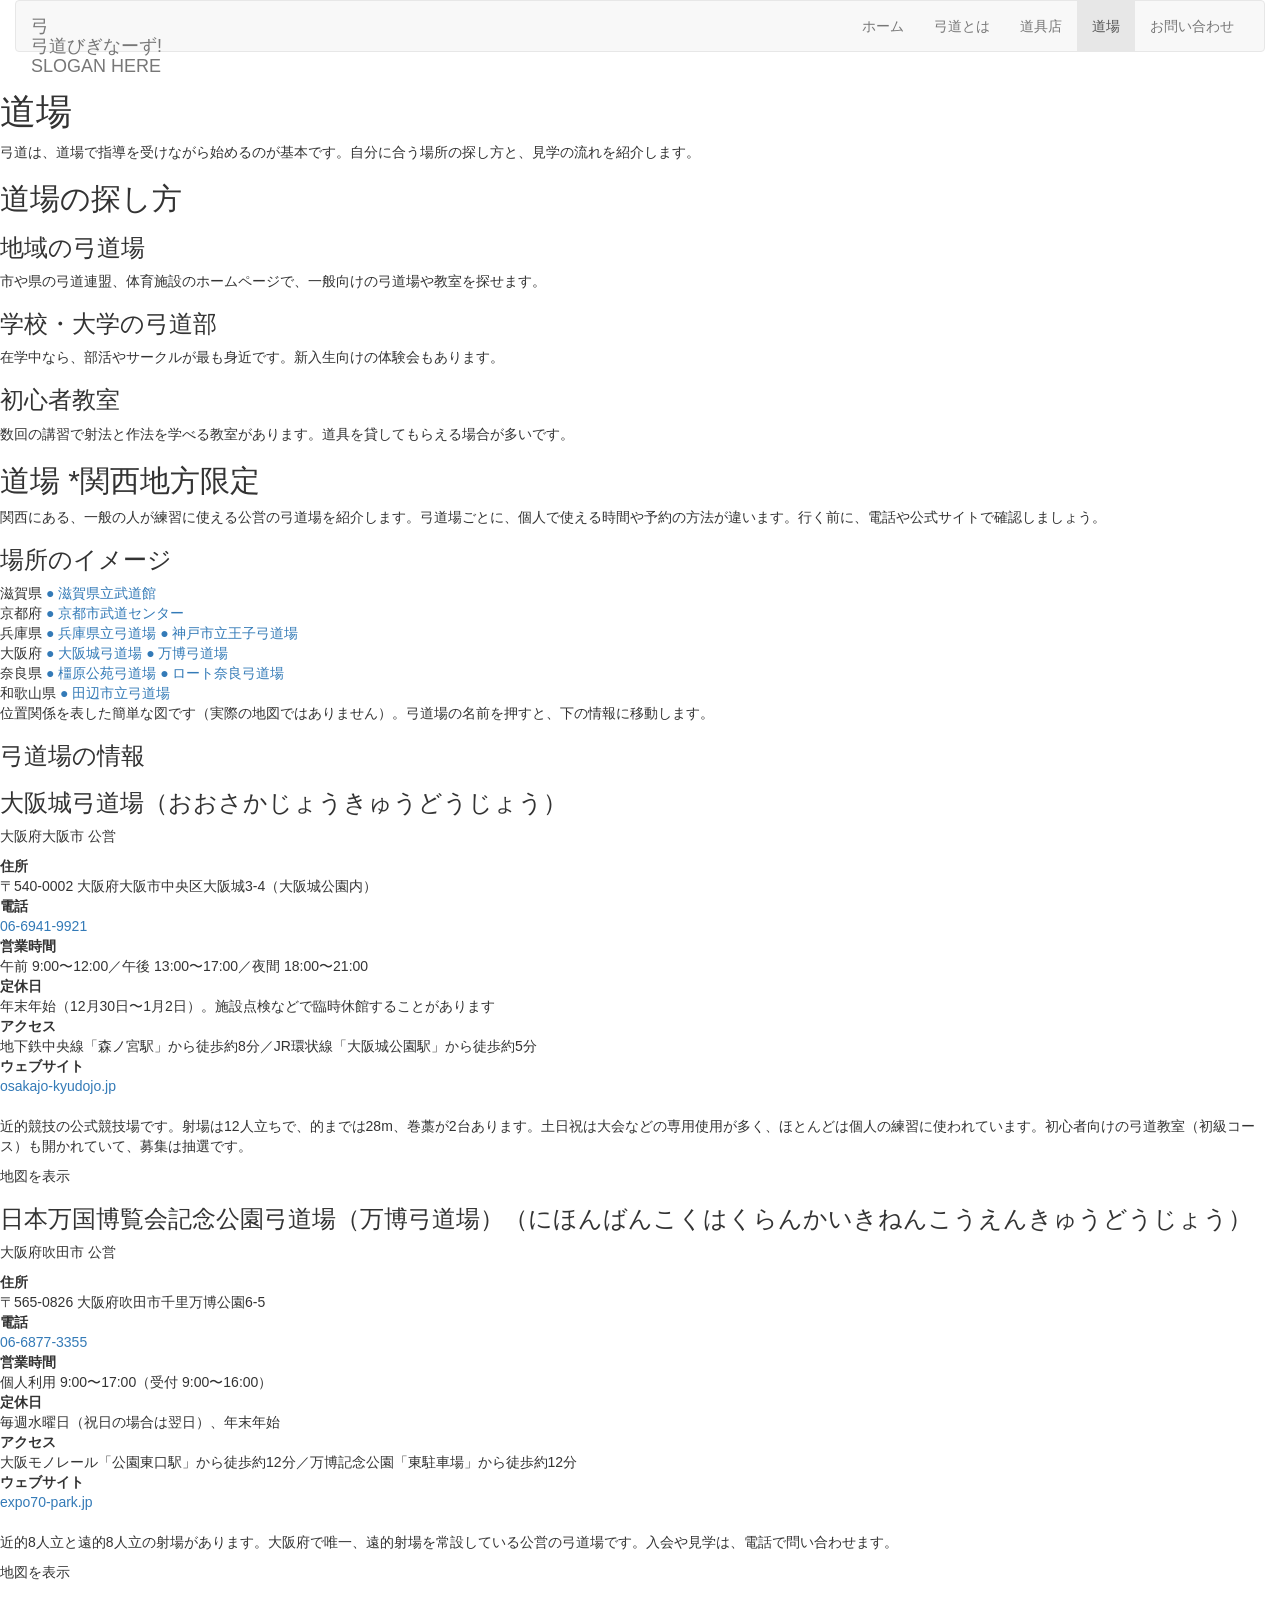
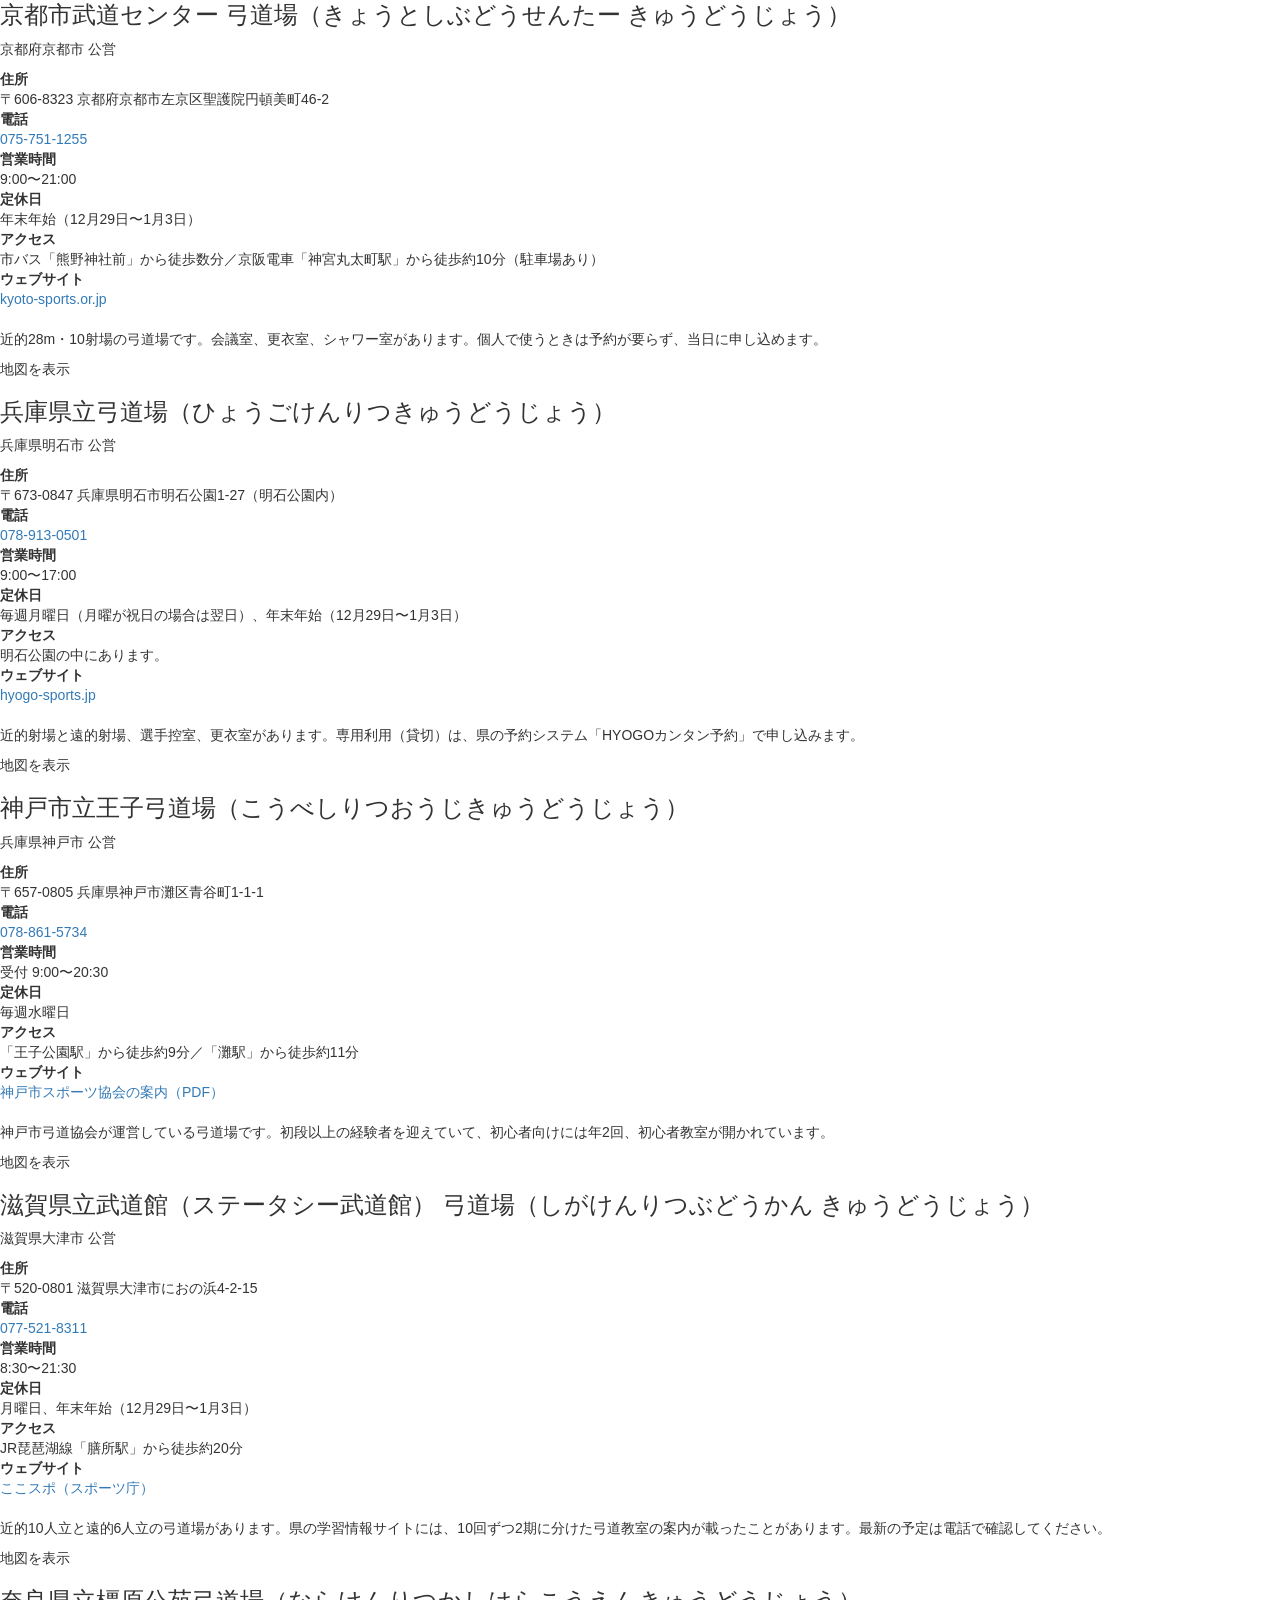
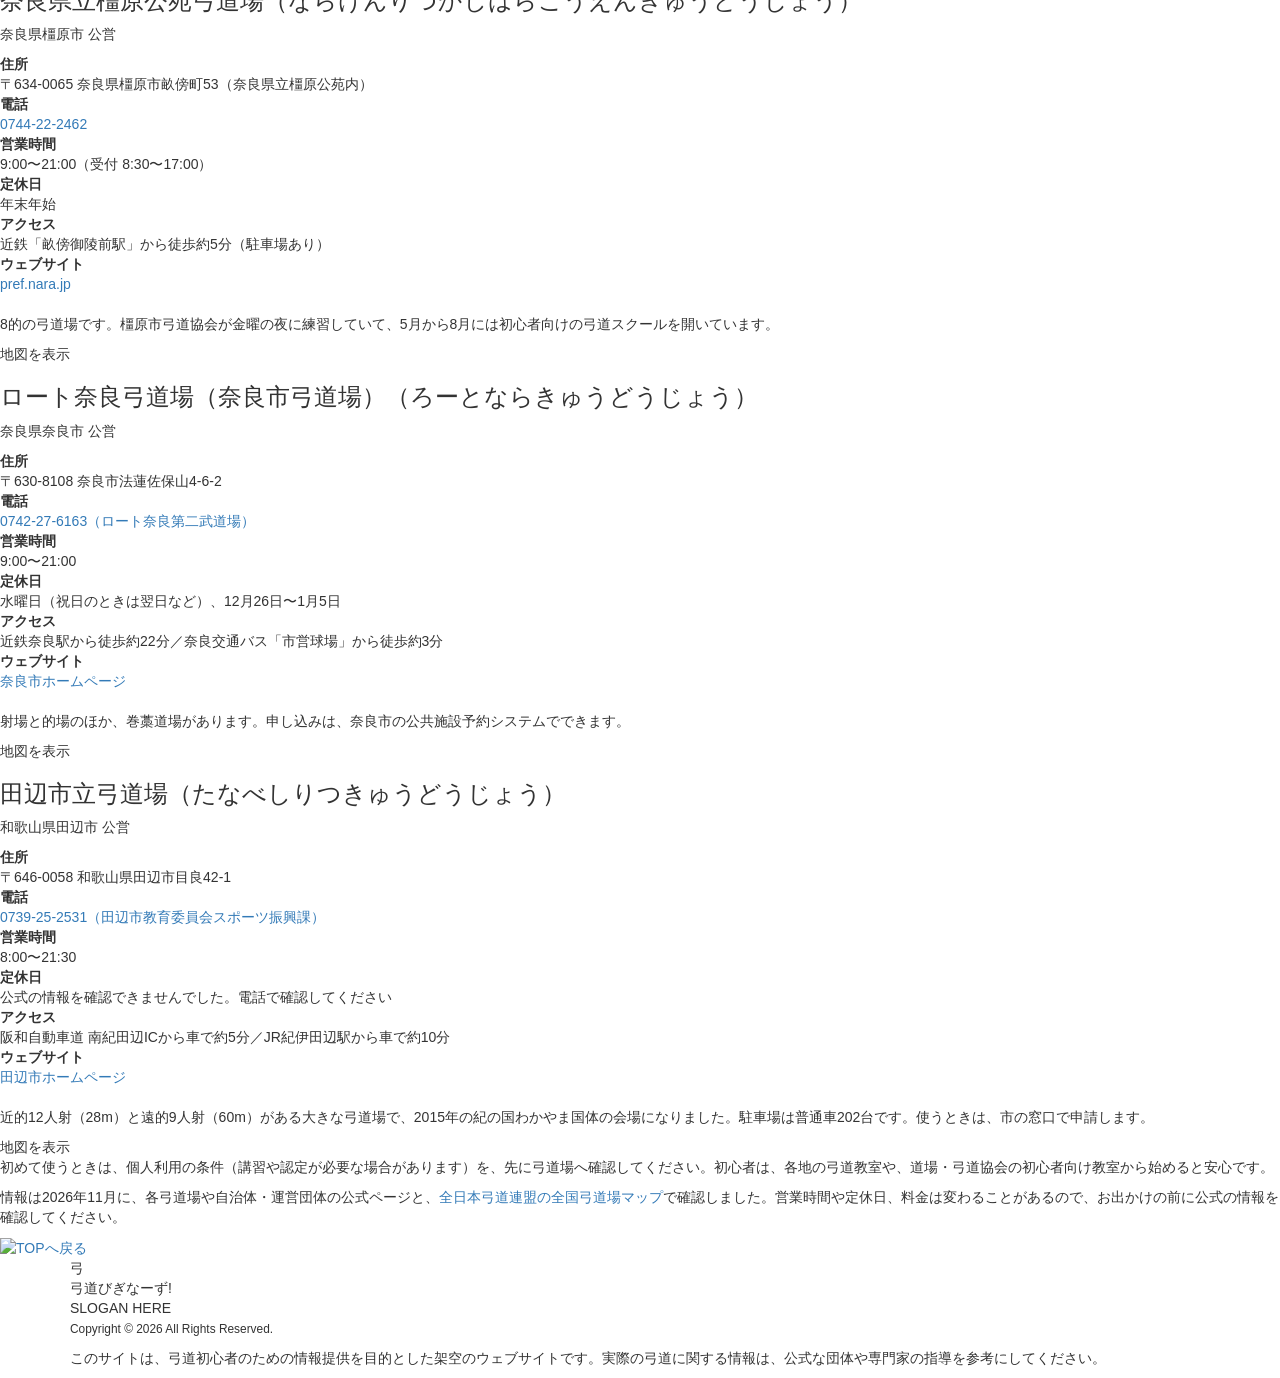
==== dojos.html @ 0b77d1c2 "Add files via upload" ====
<!DOCTYPE html>
<html lang="ja">

<head>
    <meta charset="UTF-8">
    <meta name="viewport" content="width=device-width, initial-scale=1.0">
    <link rel="stylesheet" href="https://cdn.jsdelivr.net/npm/bootstrap@3.4.1/dist/css/bootstrap.min.css">
    <link rel="stylesheet" href="./CSS/dojos.css">
    <link rel="stylesheet" href="./CSS/style.css">
    
    <title>道場｜弓道びぎなーず!</title>
</head>

<body>
    <header>
        <div class="container-fluid     main">
            <nav class="navbar navbar-default">
                <div class="container-fluid">
                    <div class="navbar-header">
                        <button type="button" class="navbar-toggle" data-toggle="collapse" data-target="#myNavbar">
                            <span class="sr-only">メニューを開く</span>
                            <span class="icon-bar"></span>
                            <span class="icon-bar"></span>
                            <span class="icon-bar"></span>
                        </button>
                        <a class="navbar-brand" href="index.html">
                            <div class="emblem"><span>弓</span></div>
                            <div class="text-group">
                                <div class="title">弓道びぎなーず!</div>
                                <div class="slogan">SLOGAN HERE</div>
                            </div>
                        </a>
                    </div>
                    <div class="collapse navbar-collapse" id="myNavbar">
                        <ul class="nav navbar-nav navbar-right">
                            <li><a href="index.html">ホーム</a></li>
                            <li><a href="about.html">弓道とは</a></li>
                            <li><a href="shop.html">道具店</a></li>
                            <li class="active"><a href="dojos.html">道場</a></li>
                            <li><a href="contact.php">お問い合わせ</a></li>
                        </ul>
                    </div>
                </div>
            </nav>
        </div>
    </header>
    <main class="page-main">
        <!-- ▼ ページの見出し ▼ -->
        <section class="page-top">
            <h1>道場</h1>
            <p>弓道は、道場で指導を受けながら始めるのが基本です。自分に合う場所の探し方と、見学の流れを紹介します。</p>
        </section>

        <!-- ▼ 道場の探し方 ▼ -->
        <section class="page-block">
            <h2>道場の探し方</h2>
            <div class="guide-mini-list">
                <div class="guide-mini">
                    <h3>地域の弓道場</h3>
                    <p>市や県の弓道連盟、体育施設のホームページで、一般向けの弓道場や教室を探せます。</p>
                </div>
                <div class="guide-mini">
                    <h3>学校・大学の弓道部</h3>
                    <p>在学中なら、部活やサークルが最も身近です。新入生向けの体験会もあります。</p>
                </div>
                <div class="guide-mini">
                    <h3>初心者教室</h3>
                    <p>数回の講習で射法と作法を学べる教室があります。道具を貸してもらえる場合が多いです。</p>
                </div>
            </div>
        </section>

        <!-- ▼ 関西の弓道場 ▼ -->
        <section class="kd-kansai-section" id="kansai">
            <h2 class="kd-kansai-heading">道場 *関西地方限定</h2>
            <p class="kd-kansai-lead">関西にある、一般の人が練習に使える公営の弓道場を紹介します。弓道場ごとに、個人で使える時間や予約の方法が違います。行く前に、電話や公式サイトで確認しましょう。</p>

            <h3 class="kd-kansai-sub">場所のイメージ</h3>
            <div class="kd-kansai-map">
                <div class="kd-kansai-tile kd-kansai-tile-has">
                    <span class="kd-kansai-tile-name">滋賀県</span>
                    <a class="kd-kansai-tile-info" href="#dojo-shiga">● 滋賀県立武道館</a>
                </div>
                <div class="kd-kansai-tile kd-kansai-tile-has">
                    <span class="kd-kansai-tile-name">京都府</span>
                    <a class="kd-kansai-tile-info" href="#dojo-kyoto">● 京都市武道センター</a>
                </div>
                <div class="kd-kansai-tile kd-kansai-tile-has">
                    <span class="kd-kansai-tile-name">兵庫県</span>
                    <a class="kd-kansai-tile-info" href="#dojo-hyogo">● 兵庫県立弓道場</a>
                    <a class="kd-kansai-tile-info" href="#dojo-oji">● 神戸市立王子弓道場</a>
                </div>
                <div class="kd-kansai-tile kd-kansai-tile-has">
                    <span class="kd-kansai-tile-name">大阪府</span>
                    <a class="kd-kansai-tile-info" href="#dojo-osakajo">● 大阪城弓道場</a>
                    <a class="kd-kansai-tile-info" href="#dojo-banpaku">● 万博弓道場</a>
                </div>
                <div class="kd-kansai-tile kd-kansai-tile-has">
                    <span class="kd-kansai-tile-name">奈良県</span>
                    <a class="kd-kansai-tile-info" href="#dojo-kashihara">● 橿原公苑弓道場</a>
                    <a class="kd-kansai-tile-info" href="#dojo-nara">● ロート奈良弓道場</a>
                </div>
                <div class="kd-kansai-tile kd-kansai-tile-has">
                    <span class="kd-kansai-tile-name">和歌山県</span>
                    <a class="kd-kansai-tile-info" href="#dojo-tanabe">● 田辺市立弓道場</a>
                </div>
            </div>
            <p class="kd-kansai-caption">位置関係を表した簡単な図です（実際の地図ではありません）。弓道場の名前を押すと、下の情報に移動します。</p>

            <h3 class="kd-kansai-sub">弓道場の情報</h3>
            <div class="kd-kansai-list">
                <div class="kd-kansai-card" id="dojo-osakajo">
                    <h3 class="kd-kansai-card-title">大阪城弓道場（おおさかじょうきゅうどうじょう）</h3>
                    <p class="kd-kansai-tags">
                        <span class="kd-kansai-tag">大阪府大阪市</span>
                        <span class="kd-kansai-tag">公営</span>
                    </p>
                    <dl class="kd-kansai-info">
                        <dt>住所</dt>
                        <dd>〒540-0002 大阪府大阪市中央区大阪城3-4（大阪城公園内）</dd>
                        <dt>電話</dt>
                        <dd><a href="tel:0669419921">06-6941-9921</a></dd>
                        <dt>営業時間</dt>
                        <dd>午前 9:00〜12:00／午後 13:00〜17:00／夜間 18:00〜21:00</dd>
                        <dt>定休日</dt>
                        <dd>年末年始（12月30日〜1月2日）。施設点検などで臨時休館することがあります</dd>
                        <dt>アクセス</dt>
                        <dd>地下鉄中央線「森ノ宮駅」から徒歩約8分／JR環状線「大阪城公園駅」から徒歩約5分</dd>
                        <dt>ウェブサイト</dt>
                        <dd><a href="https://www.osakajo-kyudojo.jp/" target="_blank" rel="noopener">osakajo-kyudojo.jp</a></dd>
                    </dl>
                    <p class="kd-kansai-desc">近的競技の公式競技場です。射場は12人立ちで、的までは28m、巻藁が2台あります。土日祝は大会などの専用使用が多く、ほとんどは個人の練習に使われています。初心者向けの弓道教室（初級コース）も開かれていて、募集は抽選です。</p>
                    <details class="kd-kansai-accordion">
                        <summary>地図を表示</summary>
                        <div class="kd-kansai-accordion-body">
                            <iframe class="kd-kansai-iframe" src="https://maps.google.com/maps?q=%E5%A4%A7%E9%98%AA%E5%9F%8E%E5%BC%93%E9%81%93%E5%A0%B4%20%E5%A4%A7%E9%98%AA%E5%BA%9C%E5%A4%A7%E9%98%AA%E5%B8%82%E4%B8%AD%E5%A4%AE%E5%8C%BA%E5%A4%A7%E9%98%AA%E5%9F%8E3-4&output=embed&hl=ja" title="大阪城弓道場の地図" loading="lazy"></iframe>
                            <p><a href="https://www.google.com/maps/search/?api=1&query=%E5%A4%A7%E9%98%AA%E5%9F%8E%E5%BC%93%E9%81%93%E5%A0%B4%20%E5%A4%A7%E9%98%AA%E5%BA%9C%E5%A4%A7%E9%98%AA%E5%B8%82%E4%B8%AD%E5%A4%AE%E5%8C%BA%E5%A4%A7%E9%98%AA%E5%9F%8E3-4" target="_blank" rel="noopener">Googleマップで開く</a></p>
                        </div>
                    </details>
                </div>

                <div class="kd-kansai-card" id="dojo-banpaku">
                    <h3 class="kd-kansai-card-title">日本万国博覧会記念公園弓道場（万博弓道場）（にほんばんこくはくらんかいきねんこうえんきゅうどうじょう）</h3>
                    <p class="kd-kansai-tags">
                        <span class="kd-kansai-tag">大阪府吹田市</span>
                        <span class="kd-kansai-tag">公営</span>
                    </p>
                    <dl class="kd-kansai-info">
                        <dt>住所</dt>
                        <dd>〒565-0826 大阪府吹田市千里万博公園6-5</dd>
                        <dt>電話</dt>
                        <dd><a href="tel:0668773355">06-6877-3355</a></dd>
                        <dt>営業時間</dt>
                        <dd>個人利用 9:00〜17:00（受付 9:00〜16:00）</dd>
                        <dt>定休日</dt>
                        <dd>毎週水曜日（祝日の場合は翌日）、年末年始</dd>
                        <dt>アクセス</dt>
                        <dd>大阪モノレール「公園東口駅」から徒歩約12分／万博記念公園「東駐車場」から徒歩約12分</dd>
                        <dt>ウェブサイト</dt>
                        <dd><a href="https://www.expo70-park.jp/sports/facility/archery-hall/" target="_blank" rel="noopener">expo70-park.jp</a></dd>
                    </dl>
                    <p class="kd-kansai-desc">近的8人立と遠的8人立の射場があります。大阪府で唯一、遠的射場を常設している公営の弓道場です。入会や見学は、電話で問い合わせます。</p>
                    <details class="kd-kansai-accordion">
                        <summary>地図を表示</summary>
                        <div class="kd-kansai-accordion-body">
                            <iframe class="kd-kansai-iframe" src="https://maps.google.com/maps?q=%E6%97%A5%E6%9C%AC%E4%B8%87%E5%9B%BD%E5%8D%9A%E8%A6%A7%E4%BC%9A%E8%A8%98%E5%BF%B5%E5%85%AC%E5%9C%92%E5%BC%93%E9%81%93%E5%A0%B4%20%E5%A4%A7%E9%98%AA%E5%BA%9C%E5%90%B9%E7%94%B0%E5%B8%82%E5%8D%83%E9%87%8C%E4%B8%87%E5%8D%9A%E5%85%AC%E5%9C%926-5&output=embed&hl=ja" title="日本万国博覧会記念公園弓道場（万博弓道場）の地図" loading="lazy"></iframe>
                            <p><a href="https://www.google.com/maps/search/?api=1&query=%E6%97%A5%E6%9C%AC%E4%B8%87%E5%9B%BD%E5%8D%9A%E8%A6%A7%E4%BC%9A%E8%A8%98%E5%BF%B5%E5%85%AC%E5%9C%92%E5%BC%93%E9%81%93%E5%A0%B4%20%E5%A4%A7%E9%98%AA%E5%BA%9C%E5%90%B9%E7%94%B0%E5%B8%82%E5%8D%83%E9%87%8C%E4%B8%87%E5%8D%9A%E5%85%AC%E5%9C%926-5" target="_blank" rel="noopener">Googleマップで開く</a></p>
                        </div>
                    </details>
                </div>

                <div class="kd-kansai-card" id="dojo-kyoto">
                    <h3 class="kd-kansai-card-title">京都市武道センター 弓道場（きょうとしぶどうせんたー きゅうどうじょう）</h3>
                    <p class="kd-kansai-tags">
                        <span class="kd-kansai-tag">京都府京都市</span>
                        <span class="kd-kansai-tag">公営</span>
                    </p>
                    <dl class="kd-kansai-info">
                        <dt>住所</dt>
                        <dd>〒606-8323 京都府京都市左京区聖護院円頓美町46-2</dd>
                        <dt>電話</dt>
                        <dd><a href="tel:0757511255">075-751-1255</a></dd>
                        <dt>営業時間</dt>
                        <dd>9:00〜21:00</dd>
                        <dt>定休日</dt>
                        <dd>年末年始（12月29日〜1月3日）</dd>
                        <dt>アクセス</dt>
                        <dd>市バス「熊野神社前」から徒歩数分／京阪電車「神宮丸太町駅」から徒歩約10分（駐車場あり）</dd>
                        <dt>ウェブサイト</dt>
                        <dd><a href="https://www.kyoto-sports.or.jp/facilities/detail.php?id=15" target="_blank" rel="noopener">kyoto-sports.or.jp</a></dd>
                    </dl>
                    <p class="kd-kansai-desc">近的28m・10射場の弓道場です。会議室、更衣室、シャワー室があります。個人で使うときは予約が要らず、当日に申し込めます。</p>
                    <details class="kd-kansai-accordion">
                        <summary>地図を表示</summary>
                        <div class="kd-kansai-accordion-body">
                            <iframe class="kd-kansai-iframe" src="https://maps.google.com/maps?q=%E4%BA%AC%E9%83%BD%E5%B8%82%E6%AD%A6%E9%81%93%E3%82%BB%E3%83%B3%E3%82%BF%E3%83%BC%20%E4%BA%AC%E9%83%BD%E5%BA%9C%E4%BA%AC%E9%83%BD%E5%B8%82%E5%B7%A6%E4%BA%AC%E5%8C%BA%E8%81%96%E8%AD%B7%E9%99%A2%E5%86%86%E9%A0%93%E7%BE%8E%E7%94%BA46-2&output=embed&hl=ja" title="京都市武道センター 弓道場の地図" loading="lazy"></iframe>
                            <p><a href="https://www.google.com/maps/search/?api=1&query=%E4%BA%AC%E9%83%BD%E5%B8%82%E6%AD%A6%E9%81%93%E3%82%BB%E3%83%B3%E3%82%BF%E3%83%BC%20%E4%BA%AC%E9%83%BD%E5%BA%9C%E4%BA%AC%E9%83%BD%E5%B8%82%E5%B7%A6%E4%BA%AC%E5%8C%BA%E8%81%96%E8%AD%B7%E9%99%A2%E5%86%86%E9%A0%93%E7%BE%8E%E7%94%BA46-2" target="_blank" rel="noopener">Googleマップで開く</a></p>
                        </div>
                    </details>
                </div>

                <div class="kd-kansai-card" id="dojo-hyogo">
                    <h3 class="kd-kansai-card-title">兵庫県立弓道場（ひょうごけんりつきゅうどうじょう）</h3>
                    <p class="kd-kansai-tags">
                        <span class="kd-kansai-tag">兵庫県明石市</span>
                        <span class="kd-kansai-tag">公営</span>
                    </p>
                    <dl class="kd-kansai-info">
                        <dt>住所</dt>
                        <dd>〒673-0847 兵庫県明石市明石公園1-27（明石公園内）</dd>
                        <dt>電話</dt>
                        <dd><a href="tel:0789130501">078-913-0501</a></dd>
                        <dt>営業時間</dt>
                        <dd>9:00〜17:00</dd>
                        <dt>定休日</dt>
                        <dd>毎週月曜日（月曜が祝日の場合は翌日）、年末年始（12月29日〜1月3日）</dd>
                        <dt>アクセス</dt>
                        <dd>明石公園の中にあります。</dd>
                        <dt>ウェブサイト</dt>
                        <dd><a href="https://www.hyogo-sports.jp/facility/kyudo.html" target="_blank" rel="noopener">hyogo-sports.jp</a></dd>
                    </dl>
                    <p class="kd-kansai-desc">近的射場と遠的射場、選手控室、更衣室があります。専用利用（貸切）は、県の予約システム「HYOGOカンタン予約」で申し込みます。</p>
                    <details class="kd-kansai-accordion">
                        <summary>地図を表示</summary>
                        <div class="kd-kansai-accordion-body">
                            <iframe class="kd-kansai-iframe" src="https://maps.google.com/maps?q=%E5%85%B5%E5%BA%AB%E7%9C%8C%E7%AB%8B%E5%BC%93%E9%81%93%E5%A0%B4%20%E5%85%B5%E5%BA%AB%E7%9C%8C%E6%98%8E%E7%9F%B3%E5%B8%82%E6%98%8E%E7%9F%B3%E5%85%AC%E5%9C%921-27&output=embed&hl=ja" title="兵庫県立弓道場の地図" loading="lazy"></iframe>
                            <p><a href="https://www.google.com/maps/search/?api=1&query=%E5%85%B5%E5%BA%AB%E7%9C%8C%E7%AB%8B%E5%BC%93%E9%81%93%E5%A0%B4%20%E5%85%B5%E5%BA%AB%E7%9C%8C%E6%98%8E%E7%9F%B3%E5%B8%82%E6%98%8E%E7%9F%B3%E5%85%AC%E5%9C%921-27" target="_blank" rel="noopener">Googleマップで開く</a></p>
                        </div>
                    </details>
                </div>

                <div class="kd-kansai-card" id="dojo-oji">
                    <h3 class="kd-kansai-card-title">神戸市立王子弓道場（こうべしりつおうじきゅうどうじょう）</h3>
                    <p class="kd-kansai-tags">
                        <span class="kd-kansai-tag">兵庫県神戸市</span>
                        <span class="kd-kansai-tag">公営</span>
                    </p>
                    <dl class="kd-kansai-info">
                        <dt>住所</dt>
                        <dd>〒657-0805 兵庫県神戸市灘区青谷町1-1-1</dd>
                        <dt>電話</dt>
                        <dd><a href="tel:0788615734">078-861-5734</a></dd>
                        <dt>営業時間</dt>
                        <dd>受付 9:00〜20:30</dd>
                        <dt>定休日</dt>
                        <dd>毎週水曜日</dd>
                        <dt>アクセス</dt>
                        <dd>「王子公園駅」から徒歩約9分／「灘駅」から徒歩約11分</dd>
                        <dt>ウェブサイト</dt>
                        <dd><a href="https://www.kobe-spokyo.jp/spokyo/files/uploads/11_kyudo_1.pdf" target="_blank" rel="noopener">神戸市スポーツ協会の案内（PDF）</a></dd>
                    </dl>
                    <p class="kd-kansai-desc">神戸市弓道協会が運営している弓道場です。初段以上の経験者を迎えていて、初心者向けには年2回、初心者教室が開かれています。</p>
                    <details class="kd-kansai-accordion">
                        <summary>地図を表示</summary>
                        <div class="kd-kansai-accordion-body">
                            <iframe class="kd-kansai-iframe" src="https://maps.google.com/maps?q=%E7%A5%9E%E6%88%B8%E5%B8%82%E7%AB%8B%E7%8E%8B%E5%AD%90%E5%BC%93%E9%81%93%E5%A0%B4%20%E5%85%B5%E5%BA%AB%E7%9C%8C%E7%A5%9E%E6%88%B8%E5%B8%82%E7%81%98%E5%8C%BA%E9%9D%92%E8%B0%B7%E7%94%BA1-1-1&output=embed&hl=ja" title="神戸市立王子弓道場の地図" loading="lazy"></iframe>
                            <p><a href="https://www.google.com/maps/search/?api=1&query=%E7%A5%9E%E6%88%B8%E5%B8%82%E7%AB%8B%E7%8E%8B%E5%AD%90%E5%BC%93%E9%81%93%E5%A0%B4%20%E5%85%B5%E5%BA%AB%E7%9C%8C%E7%A5%9E%E6%88%B8%E5%B8%82%E7%81%98%E5%8C%BA%E9%9D%92%E8%B0%B7%E7%94%BA1-1-1" target="_blank" rel="noopener">Googleマップで開く</a></p>
                        </div>
                    </details>
                </div>

                <div class="kd-kansai-card" id="dojo-shiga">
                    <h3 class="kd-kansai-card-title">滋賀県立武道館（ステータシー武道館） 弓道場（しがけんりつぶどうかん きゅうどうじょう）</h3>
                    <p class="kd-kansai-tags">
                        <span class="kd-kansai-tag">滋賀県大津市</span>
                        <span class="kd-kansai-tag">公営</span>
                    </p>
                    <dl class="kd-kansai-info">
                        <dt>住所</dt>
                        <dd>〒520-0801 滋賀県大津市におの浜4-2-15</dd>
                        <dt>電話</dt>
                        <dd><a href="tel:0775218311">077-521-8311</a></dd>
                        <dt>営業時間</dt>
                        <dd>8:30〜21:30</dd>
                        <dt>定休日</dt>
                        <dd>月曜日、年末年始（12月29日〜1月3日）</dd>
                        <dt>アクセス</dt>
                        <dd>JR琵琶湖線「膳所駅」から徒歩約20分</dd>
                        <dt>ウェブサイト</dt>
                        <dd><a href="https://cocospo.go.jp/facility/22814" target="_blank" rel="noopener">ここスポ（スポーツ庁）</a></dd>
                    </dl>
                    <p class="kd-kansai-desc">近的10人立と遠的6人立の弓道場があります。県の学習情報サイトには、10回ずつ2期に分けた弓道教室の案内が載ったことがあります。最新の予定は電話で確認してください。</p>
                    <details class="kd-kansai-accordion">
                        <summary>地図を表示</summary>
                        <div class="kd-kansai-accordion-body">
                            <iframe class="kd-kansai-iframe" src="https://maps.google.com/maps?q=%E6%BB%8B%E8%B3%80%E7%9C%8C%E7%AB%8B%E6%AD%A6%E9%81%93%E9%A4%A8%20%E6%BB%8B%E8%B3%80%E7%9C%8C%E5%A4%A7%E6%B4%A5%E5%B8%82%E3%81%AB%E3%81%8A%E3%81%AE%E6%B5%9C4-2-15&output=embed&hl=ja" title="滋賀県立武道館（ステータシー武道館） 弓道場の地図" loading="lazy"></iframe>
                            <p><a href="https://www.google.com/maps/search/?api=1&query=%E6%BB%8B%E8%B3%80%E7%9C%8C%E7%AB%8B%E6%AD%A6%E9%81%93%E9%A4%A8%20%E6%BB%8B%E8%B3%80%E7%9C%8C%E5%A4%A7%E6%B4%A5%E5%B8%82%E3%81%AB%E3%81%8A%E3%81%AE%E6%B5%9C4-2-15" target="_blank" rel="noopener">Googleマップで開く</a></p>
                        </div>
                    </details>
                </div>

                <div class="kd-kansai-card" id="dojo-kashihara">
                    <h3 class="kd-kansai-card-title">奈良県立橿原公苑弓道場（ならけんりつかしはらこうえんきゅうどうじょう）</h3>
                    <p class="kd-kansai-tags">
                        <span class="kd-kansai-tag">奈良県橿原市</span>
                        <span class="kd-kansai-tag">公営</span>
                    </p>
                    <dl class="kd-kansai-info">
                        <dt>住所</dt>
                        <dd>〒634-0065 奈良県橿原市畝傍町53（奈良県立橿原公苑内）</dd>
                        <dt>電話</dt>
                        <dd><a href="tel:0744222462">0744-22-2462</a></dd>
                        <dt>営業時間</dt>
                        <dd>9:00〜21:00（受付 8:30〜17:00）</dd>
                        <dt>定休日</dt>
                        <dd>年末年始</dd>
                        <dt>アクセス</dt>
                        <dd>近鉄「畝傍御陵前駅」から徒歩約5分（駐車場あり）</dd>
                        <dt>ウェブサイト</dt>
                        <dd><a href="https://www.pref.nara.jp/20170.htm" target="_blank" rel="noopener">pref.nara.jp</a></dd>
                    </dl>
                    <p class="kd-kansai-desc">8的の弓道場です。橿原市弓道協会が金曜の夜に練習していて、5月から8月には初心者向けの弓道スクールを開いています。</p>
                    <details class="kd-kansai-accordion">
                        <summary>地図を表示</summary>
                        <div class="kd-kansai-accordion-body">
                            <iframe class="kd-kansai-iframe" src="https://maps.google.com/maps?q=%E5%A5%88%E8%89%AF%E7%9C%8C%E7%AB%8B%E6%A9%BF%E5%8E%9F%E5%85%AC%E8%8B%91%E5%BC%93%E9%81%93%E5%A0%B4%20%E5%A5%88%E8%89%AF%E7%9C%8C%E6%A9%BF%E5%8E%9F%E5%B8%82%E7%95%9D%E5%82%8D%E7%94%BA53&output=embed&hl=ja" title="奈良県立橿原公苑弓道場の地図" loading="lazy"></iframe>
                            <p><a href="https://www.google.com/maps/search/?api=1&query=%E5%A5%88%E8%89%AF%E7%9C%8C%E7%AB%8B%E6%A9%BF%E5%8E%9F%E5%85%AC%E8%8B%91%E5%BC%93%E9%81%93%E5%A0%B4%20%E5%A5%88%E8%89%AF%E7%9C%8C%E6%A9%BF%E5%8E%9F%E5%B8%82%E7%95%9D%E5%82%8D%E7%94%BA53" target="_blank" rel="noopener">Googleマップで開く</a></p>
                        </div>
                    </details>
                </div>

                <div class="kd-kansai-card" id="dojo-nara">
                    <h3 class="kd-kansai-card-title">ロート奈良弓道場（奈良市弓道場）（ろーとならきゅうどうじょう）</h3>
                    <p class="kd-kansai-tags">
                        <span class="kd-kansai-tag">奈良県奈良市</span>
                        <span class="kd-kansai-tag">公営</span>
                    </p>
                    <dl class="kd-kansai-info">
                        <dt>住所</dt>
                        <dd>〒630-8108 奈良市法蓮佐保山4-6-2</dd>
                        <dt>電話</dt>
                        <dd><a href="tel:0742276163">0742-27-6163（ロート奈良第二武道場）</a></dd>
                        <dt>営業時間</dt>
                        <dd>9:00〜21:00</dd>
                        <dt>定休日</dt>
                        <dd>水曜日（祝日のときは翌日など）、12月26日〜1月5日</dd>
                        <dt>アクセス</dt>
                        <dd>近鉄奈良駅から徒歩約22分／奈良交通バス「市営球場」から徒歩約3分</dd>
                        <dt>ウェブサイト</dt>
                        <dd><a href="https://www.city.nara.lg.jp/soshiki/22/5385.html" target="_blank" rel="noopener">奈良市ホームページ</a></dd>
                    </dl>
                    <p class="kd-kansai-desc">射場と的場のほか、巻藁道場があります。申し込みは、奈良市の公共施設予約システムでできます。</p>
                    <details class="kd-kansai-accordion">
                        <summary>地図を表示</summary>
                        <div class="kd-kansai-accordion-body">
                            <iframe class="kd-kansai-iframe" src="https://maps.google.com/maps?q=%E3%83%AD%E3%83%BC%E3%83%88%E5%A5%88%E8%89%AF%E5%BC%93%E9%81%93%E5%A0%B4%20%E5%A5%88%E8%89%AF%E7%9C%8C%E5%A5%88%E8%89%AF%E5%B8%82%E6%B3%95%E8%93%AE%E4%BD%90%E4%BF%9D%E5%B1%B14-6-2&output=embed&hl=ja" title="ロート奈良弓道場（奈良市弓道場）の地図" loading="lazy"></iframe>
                            <p><a href="https://www.google.com/maps/search/?api=1&query=%E3%83%AD%E3%83%BC%E3%83%88%E5%A5%88%E8%89%AF%E5%BC%93%E9%81%93%E5%A0%B4%20%E5%A5%88%E8%89%AF%E7%9C%8C%E5%A5%88%E8%89%AF%E5%B8%82%E6%B3%95%E8%93%AE%E4%BD%90%E4%BF%9D%E5%B1%B14-6-2" target="_blank" rel="noopener">Googleマップで開く</a></p>
                        </div>
                    </details>
                </div>

                <div class="kd-kansai-card" id="dojo-tanabe">
                    <h3 class="kd-kansai-card-title">田辺市立弓道場（たなべしりつきゅうどうじょう）</h3>
                    <p class="kd-kansai-tags">
                        <span class="kd-kansai-tag">和歌山県田辺市</span>
                        <span class="kd-kansai-tag">公営</span>
                    </p>
                    <dl class="kd-kansai-info">
                        <dt>住所</dt>
                        <dd>〒646-0058 和歌山県田辺市目良42-1</dd>
                        <dt>電話</dt>
                        <dd><a href="tel:0739252531">0739-25-2531（田辺市教育委員会スポーツ振興課）</a></dd>
                        <dt>営業時間</dt>
                        <dd>8:00〜21:30</dd>
                        <dt>定休日</dt>
                        <dd>公式の情報を確認できませんでした。電話で確認してください</dd>
                        <dt>アクセス</dt>
                        <dd>阪和自動車道 南紀田辺ICから車で約5分／JR紀伊田辺駅から車で約10分</dd>
                        <dt>ウェブサイト</dt>
                        <dd><a href="https://www.city.tanabe.lg.jp/soshiki/kyoikuiinkai/5/1_1/3/1880.html" target="_blank" rel="noopener">田辺市ホームページ</a></dd>
                    </dl>
                    <p class="kd-kansai-desc">近的12人射（28m）と遠的9人射（60m）がある大きな弓道場で、2015年の紀の国わかやま国体の会場になりました。駐車場は普通車202台です。使うときは、市の窓口で申請します。</p>
                    <details class="kd-kansai-accordion">
                        <summary>地図を表示</summary>
                        <div class="kd-kansai-accordion-body">
                            <iframe class="kd-kansai-iframe" src="https://maps.google.com/maps?q=%E7%94%B0%E8%BE%BA%E5%B8%82%E7%AB%8B%E5%BC%93%E9%81%93%E5%A0%B4%20%E5%92%8C%E6%AD%8C%E5%B1%B1%E7%9C%8C%E7%94%B0%E8%BE%BA%E5%B8%82%E7%9B%AE%E8%89%AF42-1&output=embed&hl=ja" title="田辺市立弓道場の地図" loading="lazy"></iframe>
                            <p><a href="https://www.google.com/maps/search/?api=1&query=%E7%94%B0%E8%BE%BA%E5%B8%82%E7%AB%8B%E5%BC%93%E9%81%93%E5%A0%B4%20%E5%92%8C%E6%AD%8C%E5%B1%B1%E7%9C%8C%E7%94%B0%E8%BE%BA%E5%B8%82%E7%9B%AE%E8%89%AF42-1" target="_blank" rel="noopener">Googleマップで開く</a></p>
                        </div>
                    </details>
                </div>
            </div>

            <p class="kd-kansai-note">初めて使うときは、個人利用の条件（講習や認定が必要な場合があります）を、先に弓道場へ確認してください。初心者は、各地の弓道教室や、道場・弓道協会の初心者向け教室から始めると安心です。</p>
            <p class="kd-kansai-caption">情報は2026年11月に、各弓道場や自治体・運営団体の公式ページと、<a href="https://www.kyudo.jp/map/" target="_blank" rel="noopener">全日本弓道連盟の全国弓道場マップ</a>で確認しました。営業時間や定休日、料金は変わることがあるので、お出かけの前に公式の情報を確認してください。</p>
        </section>

        <!-- ▼ 見学から入会までの流れ ▼ -->
        <!-- <section class="page-block">
            <h2>見学から入会までの流れ</h2>
            <ol class="guide-flow">
                <li><strong>連絡する</strong>見学の可否、日時、持ち物を電話やメールで確認します。</li>
                <li><strong>見学する</strong>動きやすい服装で行き、道場の雰囲気と練習内容を見ます。</li>
                <li><strong>体験する</strong>体験できる場合は、ゴム弓などで基本の動きを教わります。</li>
                <li><strong>入会を決める</strong>費用、練習日、通いやすさを確認してから決めます。</li>
            </ol>
        </section> -->

        <!-- ▼ 道場に聞いてみたいことがあれば ▼ -->
        <!-- <section class="page-block page-cta">
            <h2>道場に聞いてみたいことがあれば</h2>
            <p><a class="page-button" href="contact.php">お問い合わせはこちら</a></p>
        </section> -->
        <div class="scroll-top">
            <a href="#">
                <img src="./img/top_button.png" width="50" height="50" alt="TOPへ戻る">
            </a>
        </div>
    </main>
    <footer class="site-footer">
        <div class="container">
            <div class="footer-inner">
                <div class="footer-logo">
                    <div class="emblem"><span>弓</span></div>
                    <div class="text-group">
                        <div class="title">弓道びぎなーず!</div>
                        <div class="slogan">SLOGAN HERE</div>
                    </div>
                </div>
                <p class="copyright"><small>Copyright &copy; 2026 All Rights Reserved.</small></p>
            </div>
            <p class="footer-disclaimer">このサイトは、弓道初心者のための情報提供を目的とした架空のウェブサイトです。実際の弓道に関する情報は、公式な団体や専門家の指導を参考にしてください。</p>
        </div>
    </footer>
    <!-- Bootstrap のメニュー（スマホのボタン）に必要 -->
    <script src="https://code.jquery.com/jquery-3.7.1.min.js"></script>
    <script src="https://cdn.jsdelivr.net/npm/bootstrap@3.4.1/dist/js/bootstrap.min.js"></script>
</body>

</html>
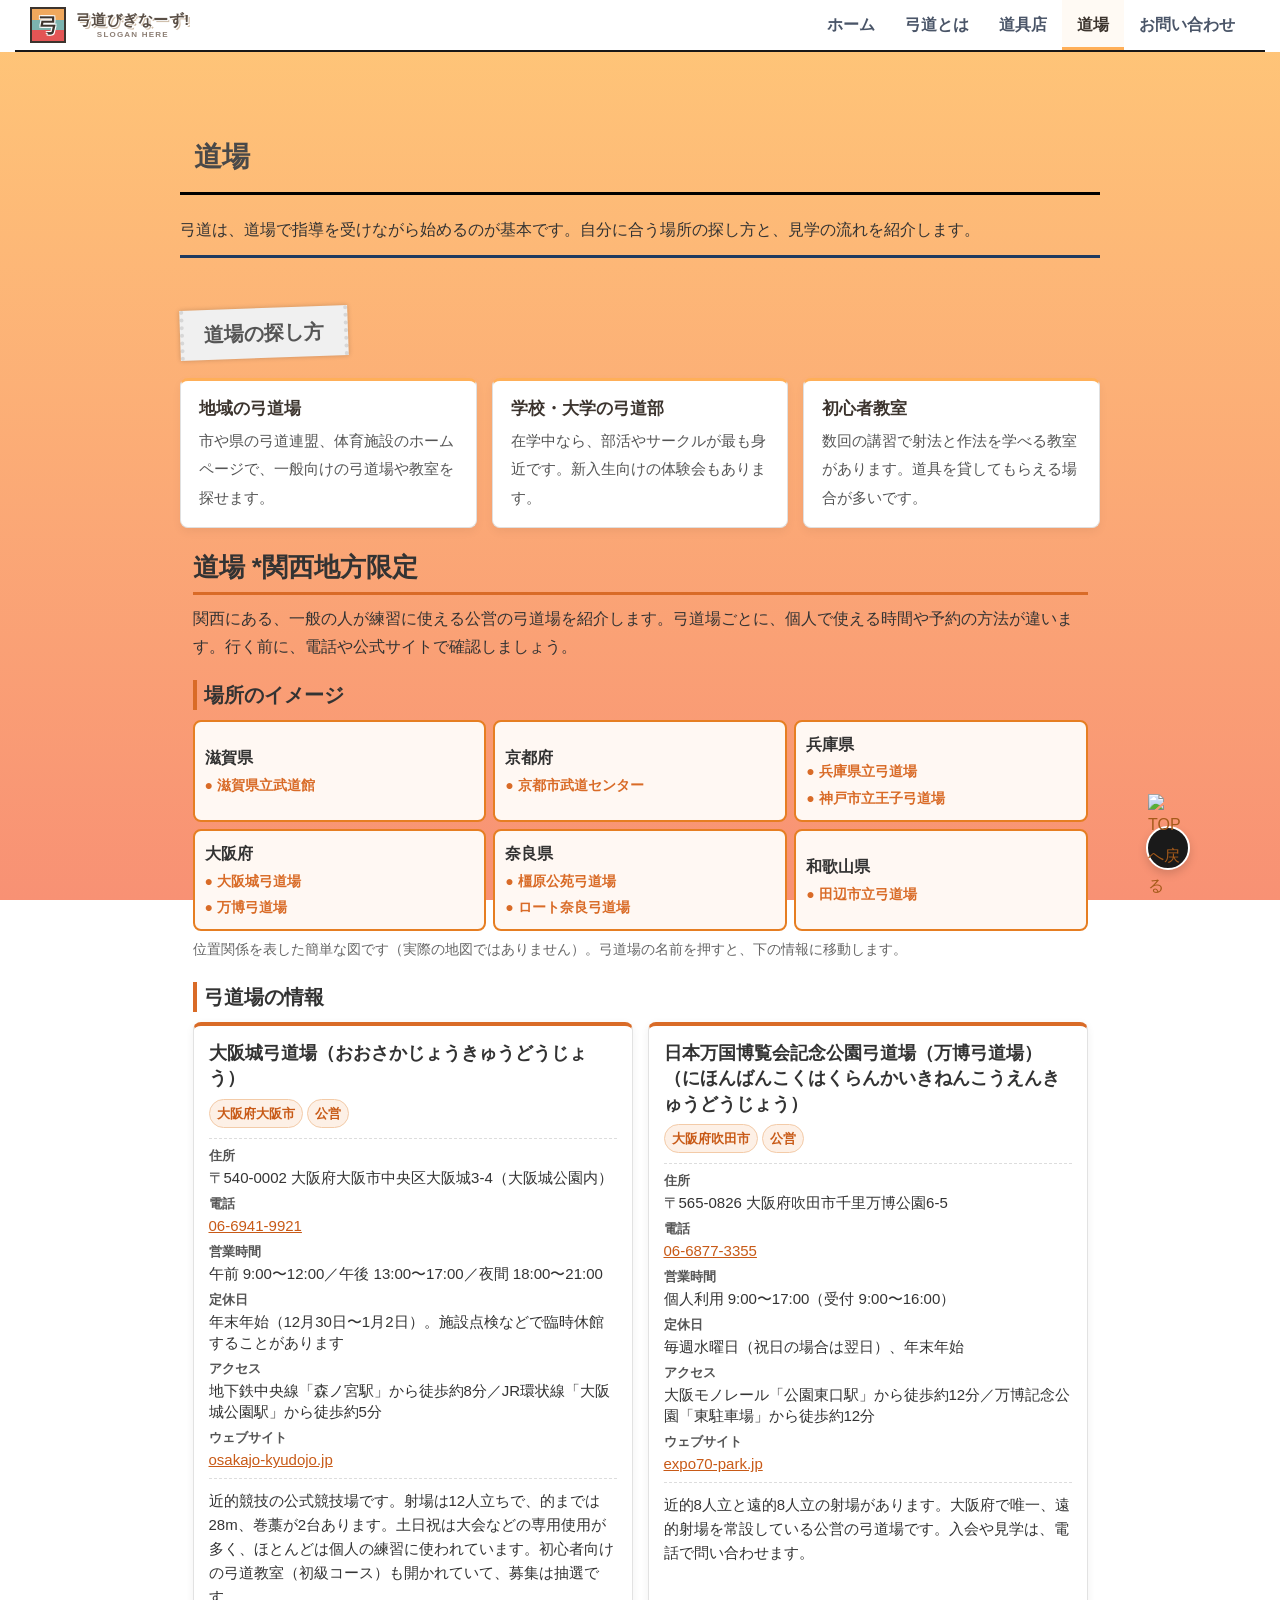
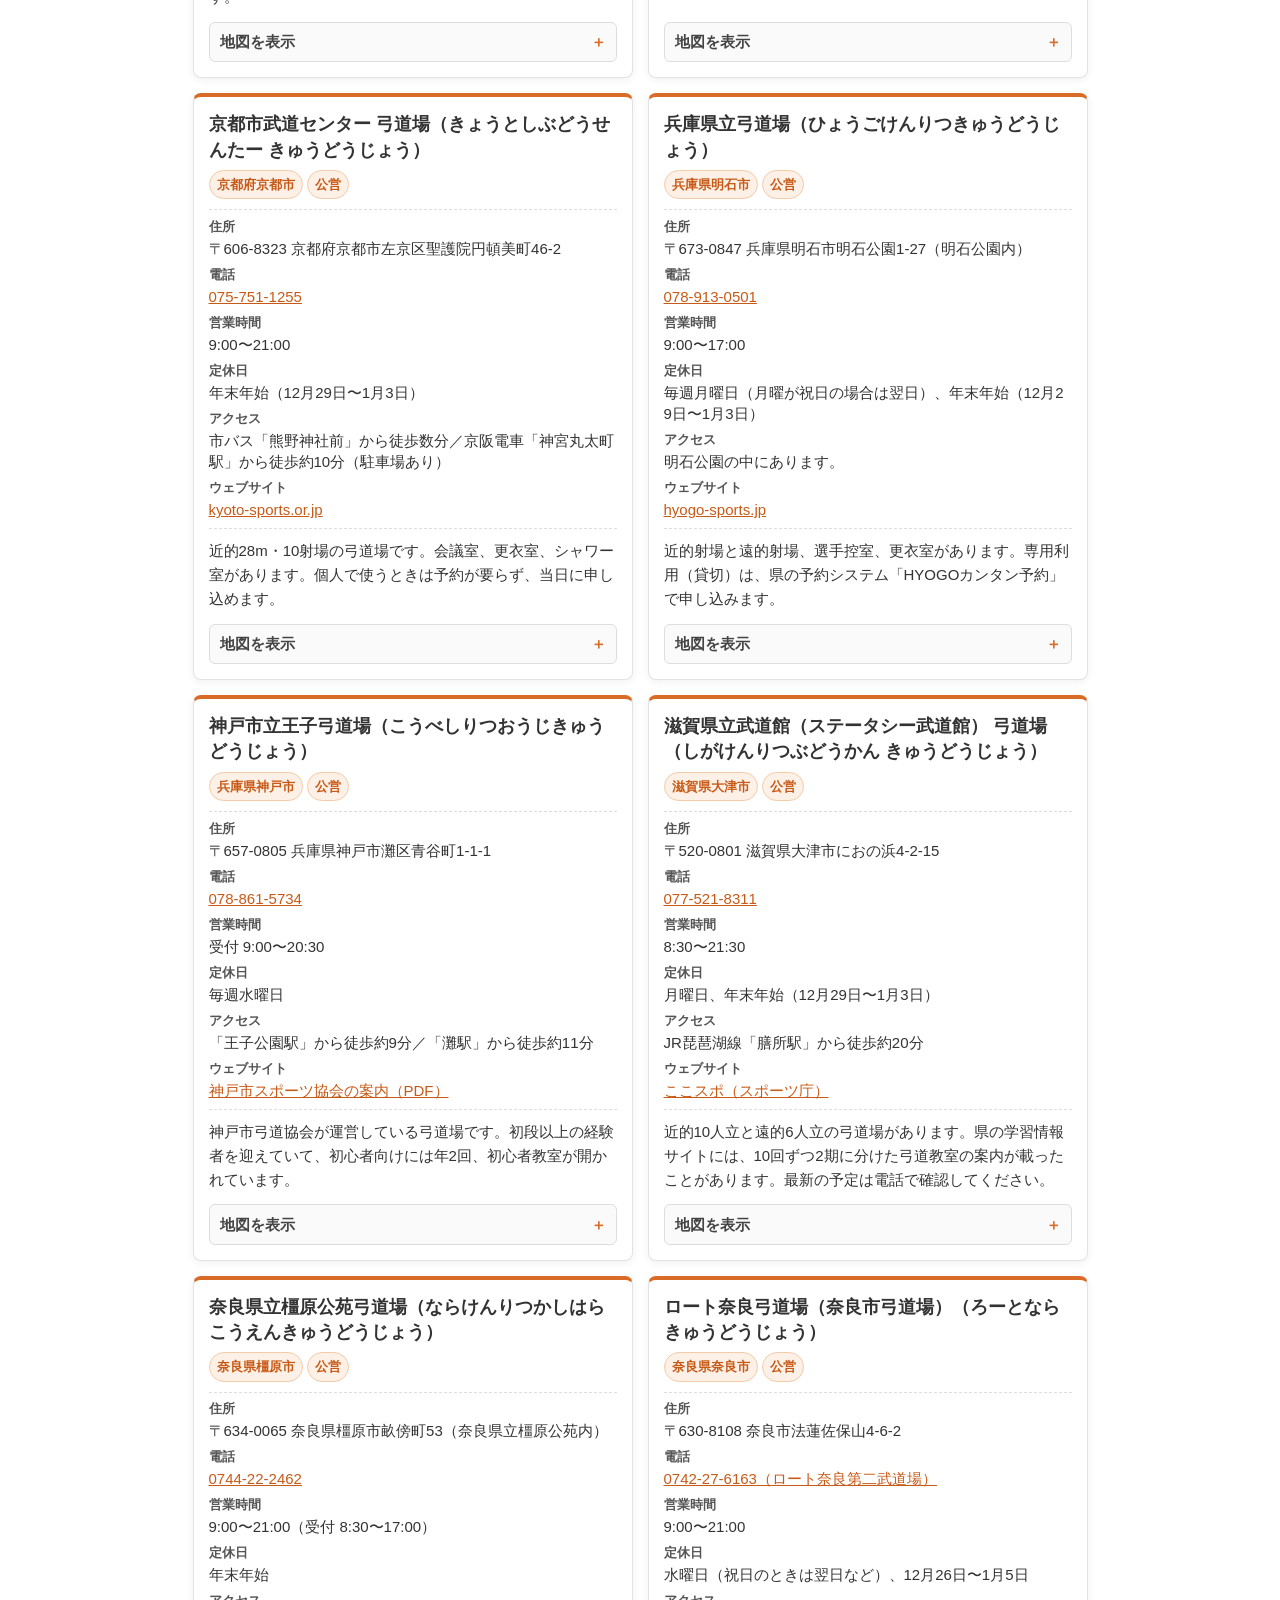
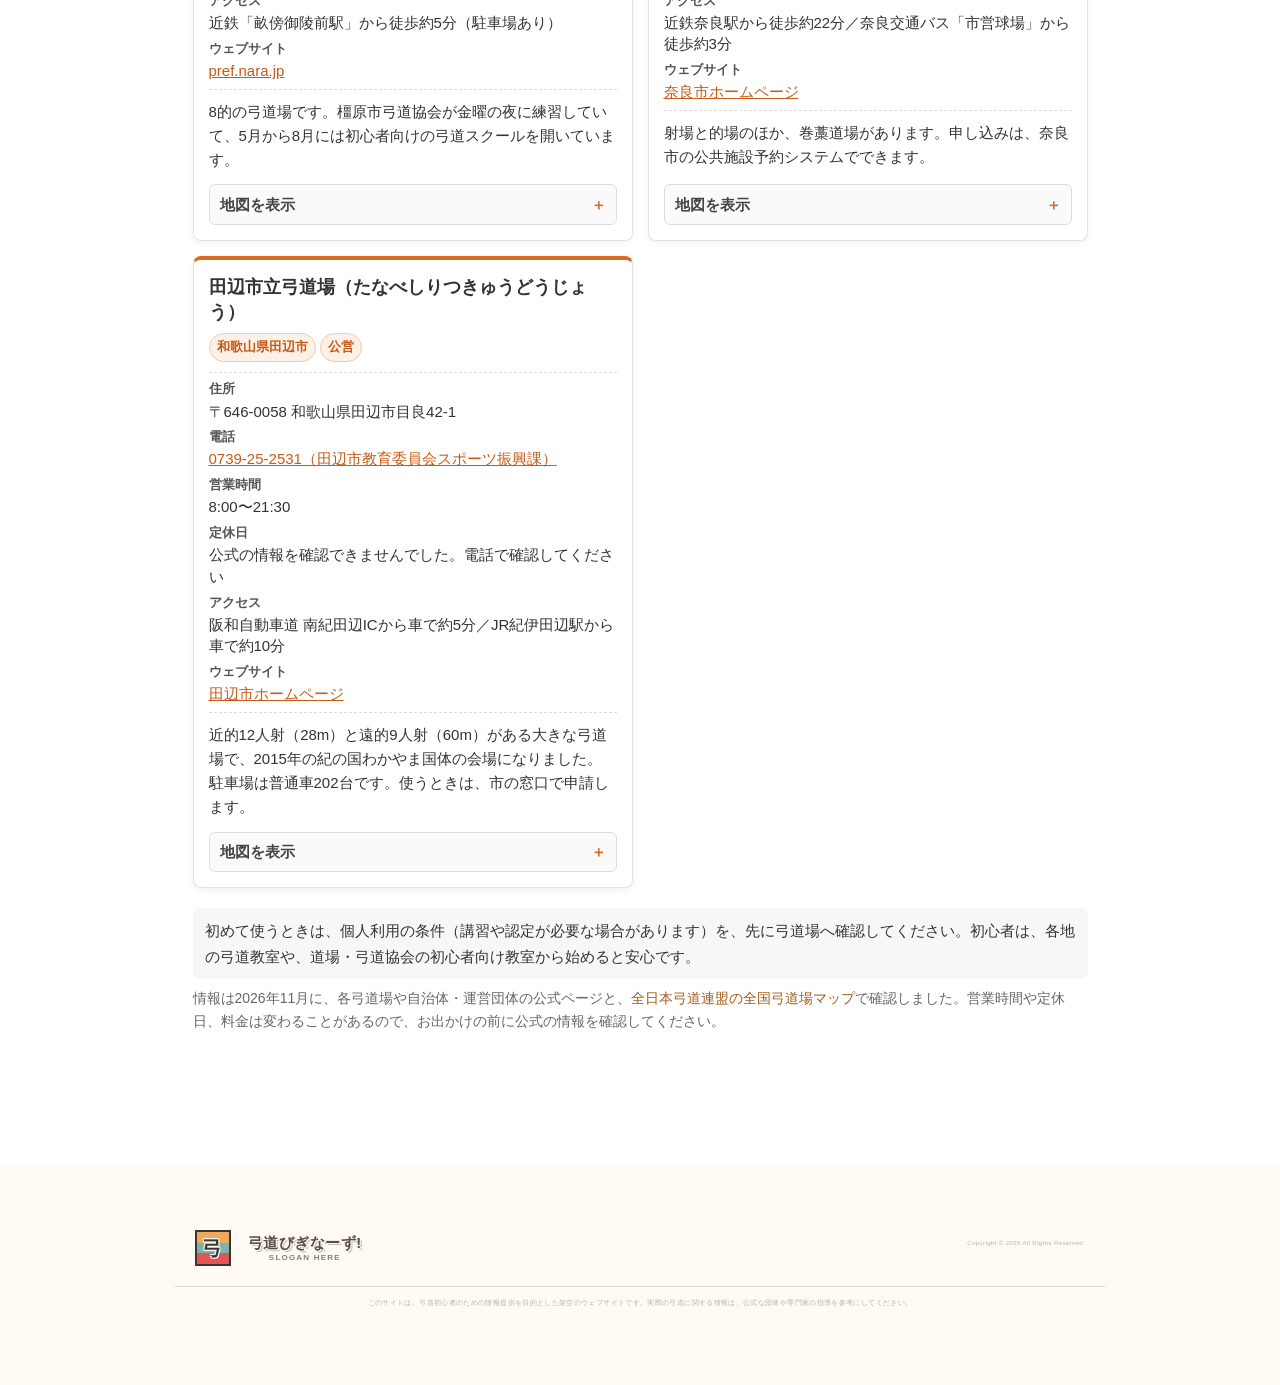
==== commit 1cba4932: "CSSファイルのパスを修正し、相対パスを簡略化" ====
--- a/dojos.html
+++ b/dojos.html
@@ -5,8 +5,8 @@
     <meta charset="UTF-8">
     <meta name="viewport" content="width=device-width, initial-scale=1.0">
     <link rel="stylesheet" href="https://cdn.jsdelivr.net/npm/bootstrap@3.4.1/dist/css/bootstrap.min.css">
-    <link rel="stylesheet" href="./CSS/dojos.css">
-    <link rel="stylesheet" href="./CSS/style.css">
+    <link rel="stylesheet" href="dojos.css">
+    <link rel="stylesheet" href="style.css">
     
     <title>道場｜弓道びぎなーず!</title>
 </head>
--- a/dojos.css
+++ b/dojos.css
@@ -0,0 +1,381 @@
+/* dojos.html（道場） 用のCSS（style.css のあとに読み込む） */
+
+/* ===== ページ全体 ===== */
+.page-main {
+    max-width: 960px;
+    margin: 0 auto;
+    padding: 0 20px 60px;
+    line-height: 1.9;
+    color: #222;
+}
+
+/* ===== ページの見出し ===== */
+.page-top {
+    padding: 50px 0 30px;
+    border-bottom: 3px solid #1f3a5f;
+}
+
+.page-top h1 {
+    margin: 0 0 10px;
+    font-size: 35px;
+    color: #1f3a5f;
+}
+
+.page-top p {
+    margin: 0;
+}
+
+/* ===== セクション ===== */
+.page-block {
+    padding-top: 40px;
+}
+
+.page-block h2 {
+    margin: 0 0 15px;
+    padding-left: 12px;
+    font-size: 22px;
+    color: #1f3a5f;
+}
+
+.page-lead {
+    margin: 0 0 15px;
+}
+
+.page-note {
+    margin: 15px 0 0;
+}
+
+.page-note a {
+    color: #1f3a5f;
+}
+
+/* ===== リスト ===== */
+.simple-list {
+    padding-left: 25px;
+}
+
+.flow-list {
+    padding-left: 25px;
+}
+
+.flow-list li {
+    margin-bottom: 12px;
+}
+
+.flow-list strong {
+    display: block;
+    color: #1f3a5f;
+}
+
+/* ===== カード ===== */
+.card-list {
+    display: flex;
+    flex-wrap: wrap;
+    gap: 15px;
+}
+
+.card {
+    flex: 1;
+    min-width: 240px;
+    padding: 15px 18px;
+    background-color: #f3f5f8;
+    border-top: 3px solid #1f3a5f;
+}
+
+.card h3 {
+    margin: 0 0 5px;
+    font-size: 18px;
+    color: #1f3a5f;
+}
+
+.card p {
+    margin: 0;
+}
+
+/* ===== ボタン ===== */
+.page-cta {
+    margin-top: 40px;
+    padding: 30px 15px;
+    text-align: center;
+    background-color: #f3f5f8;
+}
+
+.page-cta h2 {
+    padding-left: 0;
+}
+
+.page-button {
+    display: inline-block;
+    margin: 5px;
+    padding: 10px 25px;
+    color: #ffffff;
+    background-color: #1f3a5f;
+    border: 2px solid #1f3a5f;
+    text-decoration: none;
+}
+
+.page-button:hover {
+    background-color: #b5382a;
+    border-color: #b5382a;
+}
+
+/* ===== 道場の情報 ===== */
+.dojo-info {
+    margin: 0;
+}
+
+.dojo-info dt {
+    font-weight: bold;
+    color: #1f3a5f;
+}
+
+.dojo-info dd {
+    margin: 0 0 8px;
+}
+
+
+/* ===== 関西の弓道場（一覧・簡易マップ・地図）。道具店ページと同じデザイン ===== */
+
+.kd-kansai-section {
+    max-width: 1080px;
+    margin: 0 auto;
+    padding: 2rem 1.25rem;
+    font-family: 'Helvetica Neue', Arial, 'Hiragino Kaku Gothic ProN', 'Hiragino Sans', Meiryo, sans-serif;
+    color: #333;
+    font-size: 16px;
+    line-height: 1.7;
+    box-sizing: border-box;
+}
+
+.kd-kansai-section *,
+.kd-kansai-section *::before,
+.kd-kansai-section *::after {
+    box-sizing: inherit;
+    font-family: inherit;
+}
+
+.kd-kansai-heading {
+    font-size: 26px;
+    border-bottom: 3px solid #d96b27;
+    padding-bottom: 0.5rem;
+    margin: 0 0 1rem;
+}
+
+.kd-kansai-lead {
+    font-size: 16px;
+    margin: 0 0 2rem;
+}
+
+.kd-kansai-sub {
+    font-size: 20px;
+    margin: 2rem 0 1rem;
+    padding-left: 0.75rem;
+    border-left: 4px solid #d96b27;
+}
+
+.kd-kansai-caption {
+    font-size: 14px;
+    color: #666;
+    margin: 0.75rem 0 0;
+}
+
+.kd-kansai-note {
+    background-color: #f7f7f7;
+    border-radius: 6px;
+    padding: 1rem 1.25rem;
+    margin: 2rem 0 0;
+    font-size: 15px;
+}
+
+.kd-kansai-map {
+    display: grid;
+    grid-template-columns: repeat(3, 1fr);
+    gap: 0.75rem;
+}
+
+.kd-kansai-tile {
+    display: flex;
+    flex-direction: column;
+    justify-content: center;
+    padding: 0.9rem 1rem;
+    border-radius: 8px;
+    background-color: #f4f4f4;
+    border: 2px solid #e0e0e0;
+    text-decoration: none;
+    color: #888;
+    transition: transform 0.2s, box-shadow 0.2s;
+}
+
+.kd-kansai-tile-has {
+    background-color: #fff8f3;
+    border-color: #e67e22;
+    color: #333;
+}
+
+.kd-kansai-tile-has:hover {
+    transform: translateY(-2px);
+    box-shadow: 0 4px 10px rgba(230, 126, 34, 0.2);
+}
+
+.kd-kansai-tile-name {
+    font-weight: bold;
+    font-size: 16px;
+}
+
+.kd-kansai-tile-info {
+    font-size: 14px;
+    margin-top: 0.25rem;
+}
+
+.kd-kansai-tile-has .kd-kansai-tile-info {
+    color: #d96b27;
+    font-weight: bold;
+}
+
+.kd-kansai-list {
+    display: grid;
+    grid-template-columns: repeat(auto-fit, minmax(310px, 1fr));
+    gap: 1.5rem;
+    align-items: stretch;
+}
+
+.kd-kansai-card {
+    display: flex;
+    flex-direction: column;
+    background-color: #ffffff;
+    border: 1px solid #e2e2e2;
+    border-top: 4px solid #d96b27;
+    border-radius: 8px;
+    padding: 1.5rem;
+    box-shadow: 0 2px 8px rgba(0, 0, 0, 0.06);
+}
+
+.kd-kansai-card-title {
+    font-size: 18px;
+    margin: 0 0 0.75rem;
+    line-height: 1.4;
+    min-height: 2.8em;
+    display: flex;
+    align-items: center;
+}
+
+.kd-kansai-tags {
+    margin: 0 0 1rem;
+    display: flex;
+    flex-wrap: wrap;
+    gap: 0.4rem;
+}
+
+.kd-kansai-tag {
+    display: inline-block;
+    font-size: 13px;
+    font-weight: bold;
+    padding: 0.25rem 0.7rem;
+    border-radius: 999px;
+    background-color: #fdf0e6;
+    color: #c85a17;
+    border: 1px solid #f3cba8;
+}
+
+.kd-kansai-info {
+    margin: 0 0 1rem;
+    padding: 0.75rem 0;
+    border-top: 1px dashed #ddd;
+    border-bottom: 1px dashed #ddd;
+    font-size: 15px;
+}
+
+.kd-kansai-info dt {
+    font-weight: bold;
+    color: #555;
+    font-size: 13px;
+    margin-top: 0.65rem;
+}
+
+.kd-kansai-info dt:first-child {
+    margin-top: 0;
+}
+
+.kd-kansai-info dd {
+    margin: 0.15rem 0 0;
+    font-size: 15px;
+    word-break: break-all;
+}
+
+.kd-kansai-info a {
+    color: #c85a17;
+    text-decoration: underline;
+}
+
+.kd-kansai-desc {
+    font-size: 15px;
+    line-height: 1.6;
+    margin: 0 0 1.25rem;
+}
+
+.kd-kansai-accordion {
+    margin-top: auto;
+    border: 1px solid #ddd;
+    border-radius: 6px;
+    background-color: #fafafa;
+    overflow: hidden;
+}
+
+.kd-kansai-accordion summary {
+    padding: 0.65rem 1rem;
+    font-size: 15px;
+    font-weight: bold;
+    cursor: pointer;
+    list-style: none;
+    display: flex;
+    justify-content: space-between;
+    align-items: center;
+    color: #444;
+}
+
+.kd-kansai-accordion summary::-webkit-details-marker {
+    display: none;
+}
+
+.kd-kansai-accordion summary::after {
+    content: "＋";
+    color: #d96b27;
+    font-weight: bold;
+}
+
+.kd-kansai-accordion[open] summary::after {
+    content: "－";
+}
+
+.kd-kansai-accordion-body {
+    padding: 0.75rem;
+    border-top: 1px solid #ddd;
+    background-color: #fff;
+}
+
+.kd-kansai-iframe {
+    width: 100%;
+    height: 200px;
+    border: 0;
+    border-radius: 4px;
+}
+
+.kd-kansai-accordion-body p {
+    margin: 0.5rem 0 0;
+    text-align: right;
+    font-size: 14px;
+}
+
+.kd-kansai-accordion-body a {
+    color: #c85a17;
+}
+
+@media (max-width: 640px) {
+    .kd-kansai-map {
+        grid-template-columns: repeat(2, 1fr);
+    }
+
+    .kd-kansai-card-title {
+        min-height: auto;
+    }
+}
--- a/style.css
+++ b/style.css
@@ -0,0 +1,1214 @@
+body {
+    margin: 0;
+    min-height: 100vh;
+    isolation: isolate;
+    /* 背景をbodyの重なりの中に保つ */
+}
+
+body::after {
+    content: "";
+    position: fixed;
+    inset: 0;
+    z-index: -1;
+    /* 本文の背面 */
+    pointer-events: none;
+    /* クリックを妨げない */
+    background-color: #f89174;
+    background-image: linear-gradient(to bottom, #ffc778 0%, #f89174 100%);
+}
+
+header {
+    background-color: #ffffff;
+    position: sticky;
+    top: 0;
+    z-index: 9999;
+}
+
+/* 「弓」のエンブレム部分（背景の3色ボーダー） */
+.emblem {
+    width: 36px;
+    height: 36px;
+    border: 2px solid #3c342e;
+    /* 濃いブラウンの縁取り */
+    background: linear-gradient(to bottom,
+            #f0a85d 0%, #f0a85d 33%,
+            #7cb3af 33%, #7cb3af 66%,
+            #e35555 66%, #e35555 100%);
+    /* オレンジ、青緑、赤の3色グラデーション */
+    display: flex;
+    justify-content: center;
+    align-items: center;
+    margin-right: 10px;
+    box-sizing: border-box;
+}
+
+/* エンブレム内の「弓」の文字 */
+.emblem span {
+    font-size: 20px;
+    font-weight: 900;
+    color: #3c342e;
+    text-shadow:
+        1px 1px 0 #fff,
+        -1px 1px 0 #fff,
+        1px -1px 0 #fff,
+        -1px -1px 0 #fff;
+    /* 白い細い縁取り */
+}
+
+/* テキストグループ（縦並び） */
+.text-group {
+    display: flex;
+    flex-direction: column;
+    justify-content: center;
+}
+
+/* 「弓道びぎなーず」のタイトル */
+.title {
+    font-size: 15px;
+    font-weight: 900;
+    color: #5a4f46;
+    letter-spacing: 0.03em;
+    line-height: 1.2;
+    /* 画像に合わせたレトロな立体感を再現 */
+    text-shadow:
+        1px 1px 0 #fff,
+        2px 2px 0 #cdbba7;
+    /* 薄いブラウングレーのシャドウ */
+}
+
+/* 「SLOGAN HERE」のスローガン */
+.slogan {
+    text-align: center;
+    font-size: 8px;
+    font-weight: 700;
+    color: #8c7e74;
+    letter-spacing: 0.15em;
+    margin-top: 2px;
+    line-height: 1;
+}
+
+/*======================Bootstrap 3 との調整============================================================*/
+
+/* Bootstrap を読み込むと文字の大きさなどが変わるので、元の見た目に戻す */
+body {
+    font-size: 16px;
+    line-height: 1.8;
+    color: #333333;
+}
+
+h1,
+h2,
+h3,
+h4 {
+    font-weight: bold;
+    line-height: 1.5;
+}
+
+a {
+    color: #a55a1a;
+}
+
+a:hover,
+a:focus {
+    color: #7a3f10;
+    text-decoration: none;
+}
+
+/*======================header（Bootstrap のナビゲーションバー）============================================================*/
+
+.navbar {
+    margin-bottom: 0;
+    border-radius: 0;
+}
+
+.navbar-default {
+    background-color: #ffffff;
+    border-color: #181717;
+    border-width: 0 0 2px 0;
+}
+
+/* ロゴ（エンブレム＋タイトル） */
+.navbar-brand {
+    display: flex;
+    align-items: center;
+    height: auto;
+    padding: 7px 15px;
+}
+
+.navbar-default .navbar-brand:hover,
+.navbar-default .navbar-brand:focus {
+    background-color: transparent;
+}
+
+/* メニューの文字 */
+.navbar-default .navbar-nav>li>a {
+    color: #4a5568;
+    font-weight: 600;
+}
+
+.navbar-default .navbar-nav>li>a:hover,
+.navbar-default .navbar-nav>li>a:focus {
+    color: #a55a1a;
+    background-color: transparent;
+}
+
+/* 今開いているページ */
+.navbar-default .navbar-nav>.active>a,
+.navbar-default .navbar-nav>.active>a:hover,
+.navbar-default .navbar-nav>.active>a:focus {
+    color: #3c342e;
+    background-color: #fffaf4;
+    box-shadow: inset 0 -3px 0 #ffaf58;
+}
+
+/* スマホのメニューボタン */
+.navbar-default .navbar-toggle {
+    border-color: #5a4f46;
+}
+
+.navbar-default .navbar-toggle:hover,
+.navbar-default .navbar-toggle:focus {
+    background-color: #fffaf4;
+}
+
+.navbar-default .navbar-toggle .icon-bar {
+    background-color: #5a4f46;
+}
+
+.navbar-default .navbar-collapse {
+    border-color: #e0e0e0;
+}
+
+/*===================================main start=====================================================*/
+
+.container {
+    max-width: 970px;
+    margin: 0 auto;
+    padding: 20px;
+    font-family: "Helvetica Neue", Arial, "Hiragino Kaku Gothic ProN", sans-serif;
+    color: #333333;
+    line-height: 1.8;
+}
+
+.section01 {
+    margin-bottom: 70px;
+}
+
+/* メイン画像（レスポンシブ対応） */
+.main img {
+    max-width: 100%;
+    height: auto;
+    display: block;
+    border-radius: 8px;
+    /* 角を少し丸く */
+
+}
+
+.intro-text-A h2 {
+    font-size: 20px;
+    padding: 0.5em;
+    /* 文字周りの余白 */
+    color: #494949;
+    /* 文字色 */
+    /*線の種類（実線） 太さ 色*/
+    border-bottom: solid 3px black;
+    margin-top: 30px;
+    /* 上の段落（pタグ）との隙間 */
+    margin-bottom: 15px;
+    /* 下の段落（pタグ）との隙間 */
+
+}
+
+.cardbox {
+    display: flex;
+    gap: 20px;
+    /* カード同士の間隔 */
+    margin-top: 30px;
+}
+
+/* 各セクション（カード本体） */
+.section {
+    flex: 1;
+    /* 2つのカードを均等な幅にする */
+    display: flex;
+    align-items: flex-start;
+    background-color: #ffffff;
+    border: 1px solid #e0e0e0;
+    border-radius: 8px;
+    padding: 25px;
+    box-shadow: 0 4px 10px rgba(0, 0, 0, 0.05);
+    transition: transform 0.2s ease;
+    text-decoration: none;
+}
+
+.section:hover {
+    transform: translateY(-3px);
+    /* マウスを乗せたときに少し浮かす */
+}
+
+/* 数字（1, 2）の丸いアイコン */
+.section-number {
+    font-size: 20px;
+    font-weight: bold;
+    color: #ffffff;
+    background-color: #7cb3af;
+    /* 以前のロゴに合わせた青緑色 */
+    width: 40px;
+    height: 40px;
+    display: flex;
+    justify-content: center;
+    align-items: center;
+    border-radius: 50%;
+    margin-right: 15px;
+    flex-shrink: 0;
+    /* 数字が潰れないように固定 */
+}
+
+/* カード内のテキスト設定 */
+.section-content {
+    flex: 1;
+}
+
+.section-title {
+    font-size: 18px;
+    font-weight: bold;
+    color: #3c342e;
+    margin: 20px 0 10px 0;
+}
+
+.section-description {
+    font-size: 14px;
+    color: #666666;
+    margin: 0;
+}
+
+/* 画面幅が狭い時（スマホ）は縦並びにする設定 */
+@media (max-width: 768px) {
+    .cardbox {
+        flex-direction: column;
+    }
+}
+
+/*===================================section02（3つの成長）=====================================================*/
+.section02 {
+    margin-bottom: 70px;
+}
+
+/* =========================================
+   1. グリッド設定
+========================================= */
+
+.cs-feat-st2-grid {
+    display: grid;
+    gap: 30px;
+    width: 100%;
+    margin-bottom: 2em;
+}
+
+/* =========================================
+   2. カード本体のデザイン
+========================================= */
+
+.cs-feat-st2-item {
+    position: relative;
+    background-color: #ffffff;
+    border-radius: 8px;
+    padding: 40px 20px 20px 20px;
+    /* 上部に余白を追加して数字を配置 */
+    box-shadow: 0 4px 6px rgba(0, 0, 0, 0.3);
+    transition: transform 0.3s ease, box-shadow 0.3s ease;
+}
+
+/* =========================================
+   3. ナンバリングデザイン
+========================================= */
+
+.cs-feat-st2-number {
+    position: absolute;
+    top: -15px;
+    left: 20px;
+    font-size: 5rem;
+    font-weight: 900;
+    line-height: 1;
+    color: #c7ced4;
+    /* 背景に馴染む薄いグレー */
+    transition: color 0.3s ease;
+}
+
+/* =========================================
+   4. テキストデザイン
+========================================= */
+
+.cs-feat-st2-title {
+    font-size: 2rem;
+    font-weight: 700;
+    color: #1a202c;
+    margin-bottom: 16px;
+    position: relative;
+    /* 数字の上にテキストを置くため */
+}
+
+.cs-feat-st2-text {
+    font-size: 1.5rem;
+    line-height: 1.7;
+    color: #4a5568;
+    margin: 0;
+}
+
+/* =========================================
+   5. レスポンシブ対応
+========================================= */
+
+@media screen and (max-width: 480px) {
+    .cs-feat-st2-item {
+        padding: 32px 24px 24px;
+    }
+}
+
+/* ===== 文字の強調（マーカー） ===== */
+.highlight {
+    font-weight: bold;
+    background: linear-gradient(transparent 60%, #ffeed1 60%);
+}
+
+/* ===================================================
+   フッター全体のスタイル設定
+   =================================================== */
+
+.site-footer {
+    /* 変数が無い場合のフォールバックとして濃いブラウン（#3c342e）を設定 */
+    background: var(--navy, #fffaf4);
+    color: rgba(255, 255, 255, 0.5);
+    /* 上下の余白：2xl相当の40px〜50pxに設定 */
+    padding: var(--space-2xl, 45px) 0;
+    border-top: 1px solid rgba(255, 255, 255, 0.05);
+    margin-top: 50px;
+    /* 上のコンテンツとの間隔を確保 */
+}
+
+/* フッター内部の横並びレイアウト（ロゴと著作権） */
+.footer-inner {
+    max-width: 970px;
+    /* メインコンテンツの幅に合わせる */
+    margin: 0 auto;
+    padding: 0 20px;
+    display: flex;
+    justify-content: space-between;
+    align-items: center;
+    flex-wrap: wrap;
+    gap: var(--space-md, 20px);
+}
+
+/* フッター用ロゴ（エンブレム ＋ テキスト） */
+.footer-logo {
+    display: flex;
+    align-items: center;
+    gap: 0.7rem;
+    /* エンブレムと文字の間の隙間 */
+    font-family: var(--font-serif), 'Hiragino Mincho ProN', serif;
+    color: rgba(255, 255, 255, 0.8);
+    letter-spacing: 0.08em;
+}
+
+/* タイトルとスローガンの縦並び設定 */
+.footer-logo .text-group {
+    display: flex;
+    flex-direction: column;
+    line-height: 1.2;
+}
+
+/* 著作権テキスト */
+.copyright {
+    font-size: 0.72rem;
+    letter-spacing: 0.05em;
+    color: rgba(88, 64, 64, 0.4);
+}
+
+.footer-disclaimer {
+    font-size: 0.72rem;
+    letter-spacing: 0.05em;
+    color: rgba(88, 64, 64, 0.4);
+    margin-top: 20px;
+    border-top: 1px solid rgba(88, 64, 64, 0.2);
+    text-align: center;
+    padding-top: 10px;
+}
+
+/* ===================================================
+   トップへ戻るボタン（固定配置）
+   =================================================== */
+
+.scroll-top {
+    position: fixed;
+    right: 90px;
+    bottom: 30px;
+    z-index: 100;
+    width: 44px;
+    height: 44px;
+    background-color: #1a1a1a;
+    /* 締まりのある黒ベース */
+    border: 2px solid #ffffff;
+    border-radius: 50%;
+    /* まん丸のボタン */
+    box-shadow: 0 4px 10px rgba(0, 0, 0, 0.15);
+    display: flex;
+    justify-content: center;
+    align-items: center;
+    transition: transform 0.3s ease, background-color 0.3s ease;
+    text-decoration: none;
+}
+
+/* マウスを乗せた（ホバー）時の小気味良いリアクション */
+.scroll-top:hover {
+    background-color: #ffaf58;
+    /* 見出しのアクセントに合わせたオレンジ色に変身 */
+    transform: translateY(-4px);
+    /* ひょこっと上に跳ねる */
+}
+.scroll-keisan {
+  position: fixed;
+    right: 180px;
+    bottom: 30px;
+    z-index: 100;
+    width: 44px;
+    height: 44px;
+    background-color: #1a1a1a;
+    /* 締まりのある黒ベース */
+    border: 2px solid #ffffff;
+    box-shadow: 0 4px 10px rgba(0, 0, 0, 0.15);
+    display: flex;
+    justify-content: center;
+    align-items: center;
+    transition: transform 0.3s ease, background-color 0.3s ease;
+    text-decoration: none;
+}
+.scroll-keisan img {
+    object-fit: contain;
+    display: block;
+    margin: 0 auto;
+}
+
+/* ホバー時の動き */
+.scroll-keisan:hover {
+    background-color: #ffaf58;
+    transform: translateY(-4px);
+}
+
+/* スマホ時の位置調整 */
+@media (max-width: 768px) {
+    .scroll-keisan {
+        right: 90px; /* ★隣の丸ボタン(right: 25px想定)と重ならないように少し左にずらす */
+        bottom: 90px;
+    }
+}
+/* ===== ページ全体 ===== */
+
+/* about.html / shop.html / dojos.html / index.html（道具の選び方・保管）で共通 */
+.page-main {
+    max-width: 960px;
+    margin: 0 auto;
+    padding: 0 20px 60px;
+    line-height: 1.9;
+    color: #333333;
+}
+
+.guide-section {
+    max-width: 960px;
+    margin: 0 auto;
+    padding: 50px 20px 0;
+    line-height: 1.9;
+    color: #333333;
+}
+
+/* ===== 大見出し（h1） ===== */
+.page-top {
+    padding: 30px 0 10px;
+}
+
+.page-top h1,
+.guide-head h1 {
+    margin: 40px 0 20px;
+    padding: 0.5em;
+    font-size: 28px;
+    color: #494949;
+    /*線の種類（実線） 太さ 色*/
+    border-bottom: solid 3px black;
+}
+
+.page-top p {
+    margin: 0;
+}
+
+/* ===== 中見出し（h2） ===== */
+.page-block {
+    padding-top: 10px;
+}
+
+.guide-item {
+    max-width: 960px;
+    margin: 0 auto;
+    padding: 50px 20px 0;
+    line-height: 1.9;
+}
+
+.page-block h2,
+.guide-item h2 {
+    margin: 40px 0 20px;
+    padding: 0.5em;
+    font-size: 20px;
+    color: #494949;
+
+    display: inline-block;
+    padding: 0.5em 1em;
+    color: #555555;
+    background: #f0f0f0;
+    border-left: 4px dotted rgba(0, 0, 0, 0.1);
+    border-right: 4px dotted rgba(0, 0, 0, 0.1);
+    box-shadow: 0 0 5px rgba(0, 0, 0, 0.2);
+    transform: rotate(-2deg);
+}
+
+
+.guide-sub {
+    margin: 25px 0 10px;
+    font-size: 18px;
+    color: #3c342e;
+}
+
+.guide-lead {
+    margin: 0 0 15px;
+}
+
+.guide-list {
+    padding-left: 25px;
+}
+
+/* ===== ページ内リンク ===== */
+.guide-links {
+    margin: 15px 0 25px;
+}
+
+.guide-links a {
+    display: inline-block;
+    margin: 0 8px 8px 0;
+    padding: 5px 15px;
+    color: #3c342e;
+    border: 1px solid #5a4f46;
+    text-decoration: none;
+    background-color: #ffffff;
+}
+
+.guide-links a:hover {
+    color: #ffffff;
+    background-color: #5a4f46;
+}
+
+/* ===== おすすめ・注意・メモの枠 ===== */
+.guide-point {
+    margin: 0 0 15px;
+    padding: 10px 15px;
+    background-color: #eef6f5;
+    border-left: 5px solid #7cb3af;
+}
+
+.guide-caution {
+    margin: 0 0 15px;
+    padding: 10px 15px;
+    background-color: #fdeeee;
+    border-left: 5px solid #e35555;
+}
+
+.guide-note{
+    margin: 0 0 15px;
+    padding: 10px 15px;
+    font-size: 14px;
+    display: inline-block;
+    width: 80%;
+    padding: 1em;
+    color: #555555;
+    background: #ffeb3b;
+    box-shadow: 4px 4px 4px rgba(0, 0, 0, 0.1);
+    transform: rotate(1deg);
+}
+
+.guide-note-contact {
+  max-width: 780px;
+  margin: 0 auto 25px;
+  padding: 12px 16px;
+  background-color: #fefaf4; /* 薄いオレンジ（案内用） */
+  border: 1px solid #fcd9b6;
+  border-radius: 8px;
+  color: #4a5568; /* 濃いグレー文字 */
+  text-align: center;
+  
+}
+
+.guide-point strong {
+    display: block;
+    color: #2f6f6a;
+}
+
+.guide-caution strong {
+    display: block;
+    color: #b02a2a;
+}
+
+/* ===== 折りたたみ（details） ===== */
+.guide-accordion {
+    margin-bottom: 10px;
+    border: 1px solid #e0e0e0;
+    border-radius: 6px;
+}
+
+.guide-accordion summary {
+    padding: 10px 15px;
+    font-weight: bold;
+    color: #3c342e;
+    background-color: #fffaf4;
+    cursor: pointer;
+}
+
+.guide-accordion-body {
+    padding: 5px 15px 15px;
+}
+
+.guide-accordion-body ul,
+.guide-accordion-body ol {
+    margin: 8px 0;
+    padding-left: 25px;
+}
+
+/* ===== 画像 ===== */
+.guide-img {
+    max-width: 100%;
+    height: auto;
+}
+
+.guide-caption {
+    margin: 0;
+    font-size: 13px;
+    color: #555555;
+}
+
+/* ===== 表 ===== */
+.guide-table {
+    width: 100%;
+    border-collapse: collapse;
+    margin-bottom: 15px;
+}
+
+.guide-table th,
+.guide-table td {
+    padding: 8px 12px;
+    text-align: left;
+    border: 1px solid #e0e0e0;
+}
+
+.guide-table thead th {
+    color: #ffffff;
+    background-color: #5a4f46;
+}
+
+.guide-table tbody th {
+    color: #3c342e;
+    background-color: #fffaf4;
+}
+
+/* ===== 小さいカード ===== */
+.guide-mini-list {
+    display: flex;
+    flex-wrap: wrap;
+    gap: 15px;
+}
+
+.guide-mini {
+    flex: 1;
+    min-width: 220px;
+    padding: 15px 18px;
+    background-color: #ffffff;
+    border: 1px solid #e0e0e0;
+    border-top: 3px solid #ffaf58;
+    border-radius: 8px;
+    box-shadow: 0 4px 10px rgba(0, 0, 0, 0.05);
+}
+
+.guide-mini h3 {
+    margin: 0 0 5px;
+    font-size: 17px;
+    color: #3c342e;
+}
+
+.guide-mini p {
+    margin: 0;
+    font-size: 15px;
+    color: #555555;
+}
+
+/* ===== やること / 避けること ===== */
+.guide-two {
+    display: flex;
+    flex-wrap: wrap;
+    gap: 15px;
+    margin-bottom: 15px;
+}
+
+.guide-do,
+.guide-dont {
+    flex: 1;
+    min-width: 260px;
+    padding: 10px 15px;
+    border: 1px solid #e0e0e0;
+    border-radius: 6px;
+}
+
+.guide-do {
+    border-top: 4px solid #7cb3af;
+}
+
+.guide-dont {
+    border-top: 4px solid #e35555;
+}
+
+.guide-do h3,
+.guide-dont h3 {
+    margin: 0 0 5px;
+    font-size: 16px;
+}
+
+.guide-do h3 {
+    color: #2f6f6a;
+}
+
+.guide-dont h3 {
+    color: #b02a2a;
+}
+
+/* ===== 流れ（番号つきリスト） ===== */
+.guide-flow {
+    padding-left: 25px;
+}
+
+.guide-flow li {
+    margin-bottom: 10px;
+}
+
+.guide-flow strong {
+    display: block;
+    color: #5a4f46;
+}
+
+/* ===== 歴史の年表 ===== */
+.timeline {
+    margin: 0;
+    padding-left: 20px;
+    list-style: none;
+    border-left: 3px solid #ffaf58;
+}
+
+.timeline li {
+    padding: 0 0 18px 15px;
+}
+
+.timeline strong {
+    display: block;
+    color: #3c342e;
+}
+
+/* ===== 射法八節（写真つき） ===== */
+.step-box {
+    display: flex;
+    flex-wrap: wrap;
+    gap: 20px;
+    padding: 20px 0;
+    border-bottom: 1px solid #e0e0e0;
+}
+
+.step-photo {
+    width: 300px;
+}
+
+.step-photo img {
+    width: 100%;
+    height: auto;
+    border-radius: 6px;
+}
+
+.photo-caption {
+    margin: 0;
+    font-size: 13px;
+    color: #555555;
+}
+
+.step-text {
+    flex: 1;
+    min-width: 260px;
+}
+
+.step-text h3 {
+    margin: 0 0 5px;
+    font-size: 20px;
+    color: #3c342e;
+}
+
+.step-text h3 small {
+    margin-left: 5px;
+    font-size: 13px;
+    font-weight: normal;
+    color: #555555;
+}
+
+.step-text p {
+    margin: 0 0 5px;
+}
+
+.step-no {
+    display: inline-block;
+    width: 32px;
+    height: 32px;
+    margin-right: 10px;
+    text-align: center;
+    line-height: 32px;
+    font-size: 16px;
+    color: #ffffff;
+    background-color: #5a4f46;
+    border-radius: 50%;
+}
+
+/* ===== 持ち物チェックリスト（shop） ===== */
+.check-list {
+    list-style: none;
+    padding: 0;
+}
+
+.check-list li {
+    margin-bottom: 5px;
+}
+
+/* ===== 道場の情報（dojos） ===== */
+.dojo-info {
+    margin: 0;
+}
+
+.dojo-info dt {
+    font-weight: bold;
+    color: #3c342e;
+}
+
+.dojo-info dd {
+    margin: 0 0 8px;
+}
+
+/* ===== ボタンと最後の案内 ===== */
+.page-cta {
+    margin-top: 40px;
+    padding: 30px 15px;
+    text-align: center;
+    background-color: #fffaf4;
+    border: 1px solid #e0e0e0;
+    border-radius: 8px;
+}
+
+.page-cta h2 {
+    padding: 0;
+    background: none;
+    border-left: none;
+    margin: 0 0 15px;
+}
+
+.page-button {
+    display: inline-block;
+    margin: 5px;
+    padding: 10px 25px;
+    font-weight: bold;
+    color: #3c342e;
+    background-color: #ffaf58;
+    border: 2px solid #ffaf58;
+    border-radius: 4px;
+    text-decoration: none;
+}
+
+.page-button:hover,
+.page-button:focus {
+    color: #ffffff;
+    background-color: #3c342e;
+    border-color: #3c342e;
+}
+
+.page-button-sub {
+    background-color: #ffffff;
+    border-color: #3c342e;
+}
+
+/* ===== お問い合わせフォームの追加部品（contact.html） ===== */
+.required {
+    display: inline-block;
+    padding: 0 6px;
+    font-size: 12px;
+    font-weight: normal;
+    color: #ffffff;
+    background-color: #e35555;
+    border-radius: 3px;
+}
+
+.contact-form select {
+    width: 100%;
+    padding: 10px;
+    font-size: 16px;
+    background-color: #ffffff;
+    border: 1px solid #cccccc;
+    border-radius: 4px;
+}
+
+.form-group.form-check label {
+    font-weight: normal;
+}
+
+.form-group.form-check input[type="checkbox"] {
+    width: auto;
+    margin-right: 8px;
+}
+/* ===== 関西の弓道場（一覧・簡易マップ・地図）。道具店ページと同じデザイン ===== */
+
+.kd-kansai-section {
+    max-width: 1080px;
+    margin: 0 auto;
+    padding: 2rem 1.25rem;
+    font-family: 'Helvetica Neue', Arial, 'Hiragino Kaku Gothic ProN', 'Hiragino Sans', Meiryo, sans-serif;
+    color: #333;
+    font-size: 16px;
+    line-height: 1.7;
+    box-sizing: border-box;
+}
+
+.kd-kansai-section *,
+.kd-kansai-section *::before,
+.kd-kansai-section *::after {
+    box-sizing: inherit;
+    font-family: inherit;
+}
+
+.kd-kansai-heading {
+    font-size: 26px;
+    border-bottom: 3px solid #d96b27;
+    padding-bottom: 0.5rem;
+    margin: 0 0 1rem;
+}
+
+.kd-kansai-lead {
+    font-size: 16px;
+    margin: 0 0 2rem;
+}
+
+.kd-kansai-sub {
+    font-size: 20px;
+    margin: 2rem 0 1rem;
+    padding-left: 0.75rem;
+    border-left: 4px solid #d96b27;
+}
+
+.kd-kansai-caption {
+    font-size: 14px;
+    color: #666;
+    margin: 0.75rem 0 0;
+}
+
+.kd-kansai-note {
+    background-color: #f7f7f7;
+    border-radius: 6px;
+    padding: 1rem 1.25rem;
+    margin: 2rem 0 0;
+    font-size: 15px;
+}
+
+.kd-kansai-map {
+    display: grid;
+    grid-template-columns: repeat(3, 1fr);
+    gap: 0.75rem;
+}
+
+.kd-kansai-tile {
+    display: flex;
+    flex-direction: column;
+    justify-content: center;
+    padding: 0.9rem 1rem;
+    border-radius: 8px;
+    background-color: #f4f4f4;
+    border: 2px solid #e0e0e0;
+    text-decoration: none;
+    color: #888;
+    transition: transform 0.2s, box-shadow 0.2s;
+}
+
+.kd-kansai-tile-has {
+    background-color: #fff8f3;
+    border-color: #e67e22;
+    color: #333;
+}
+
+.kd-kansai-tile-has:hover {
+    transform: translateY(-2px);
+    box-shadow: 0 4px 10px rgba(230, 126, 34, 0.2);
+}
+
+.kd-kansai-tile-name {
+    font-weight: bold;
+    font-size: 16px;
+}
+
+.kd-kansai-tile-info {
+    font-size: 14px;
+    margin-top: 0.25rem;
+}
+
+.kd-kansai-tile-has .kd-kansai-tile-info {
+    color: #d96b27;
+    font-weight: bold;
+}
+
+.kd-kansai-list {
+    display: grid;
+    grid-template-columns: repeat(auto-fit, minmax(310px, 1fr));
+    gap: 1.5rem;
+    align-items: stretch;
+}
+
+.kd-kansai-card {
+    display: flex;
+    flex-direction: column;
+    background-color: #ffffff;
+    border: 1px solid #e2e2e2;
+    border-top: 4px solid #d96b27;
+    border-radius: 8px;
+    padding: 1.5rem;
+    box-shadow: 0 2px 8px rgba(0, 0, 0, 0.06);
+}
+
+.kd-kansai-card-title {
+    font-size: 18px;
+    margin: 0 0 0.75rem;
+    line-height: 1.4;
+    min-height: 2.8em;
+    display: flex;
+    align-items: center;
+}
+
+.kd-kansai-tags {
+    margin: 0 0 1rem;
+    display: flex;
+    flex-wrap: wrap;
+    gap: 0.4rem;
+}
+
+.kd-kansai-tag {
+    display: inline-block;
+    font-size: 13px;
+    font-weight: bold;
+    padding: 0.25rem 0.7rem;
+    border-radius: 999px;
+    background-color: #fdf0e6;
+    color: #c85a17;
+    border: 1px solid #f3cba8;
+}
+
+.kd-kansai-info {
+    margin: 0 0 1rem;
+    padding: 0.75rem 0;
+    border-top: 1px dashed #ddd;
+    border-bottom: 1px dashed #ddd;
+    font-size: 15px;
+}
+
+.kd-kansai-info dt {
+    font-weight: bold;
+    color: #555;
+    font-size: 13px;
+    margin-top: 0.65rem;
+}
+
+.kd-kansai-info dt:first-child {
+    margin-top: 0;
+}
+
+.kd-kansai-info dd {
+    margin: 0.15rem 0 0;
+    font-size: 15px;
+    word-break: break-all;
+}
+
+.kd-kansai-info a {
+    color: #c85a17;
+    text-decoration: underline;
+}
+
+.kd-kansai-desc {
+    font-size: 15px;
+    line-height: 1.6;
+    margin: 0 0 1.25rem;
+}
+
+.kd-kansai-accordion {
+    margin-top: auto;
+    border: 1px solid #ddd;
+    border-radius: 6px;
+    background-color: #fafafa;
+    overflow: hidden;
+}
+
+.kd-kansai-accordion summary {
+    padding: 0.65rem 1rem;
+    font-size: 15px;
+    font-weight: bold;
+    cursor: pointer;
+    list-style: none;
+    display: flex;
+    justify-content: space-between;
+    align-items: center;
+    color: #444;
+}
+
+.kd-kansai-accordion summary::-webkit-details-marker {
+    display: none;
+}
+
+.kd-kansai-accordion summary::after {
+    content: "＋";
+    color: #d96b27;
+    font-weight: bold;
+}
+
+.kd-kansai-accordion[open] summary::after {
+    content: "－";
+}
+
+.kd-kansai-accordion-body {
+    padding: 0.75rem;
+    border-top: 1px solid #ddd;
+    background-color: #fff;
+}
+
+.kd-kansai-iframe {
+    width: 100%;
+    height: 200px;
+    border: 0;
+    border-radius: 4px;
+}
+
+.kd-kansai-accordion-body p {
+    margin: 0.5rem 0 0;
+    text-align: right;
+    font-size: 14px;
+}
+
+.kd-kansai-accordion-body a {
+    color: #c85a17;
+}
+
+@media (max-width: 640px) {
+    .kd-kansai-map {
+        grid-template-columns: repeat(2, 1fr);
+    }
+
+    .kd-kansai-card-title {
+        min-height: auto;
+    }
+}
